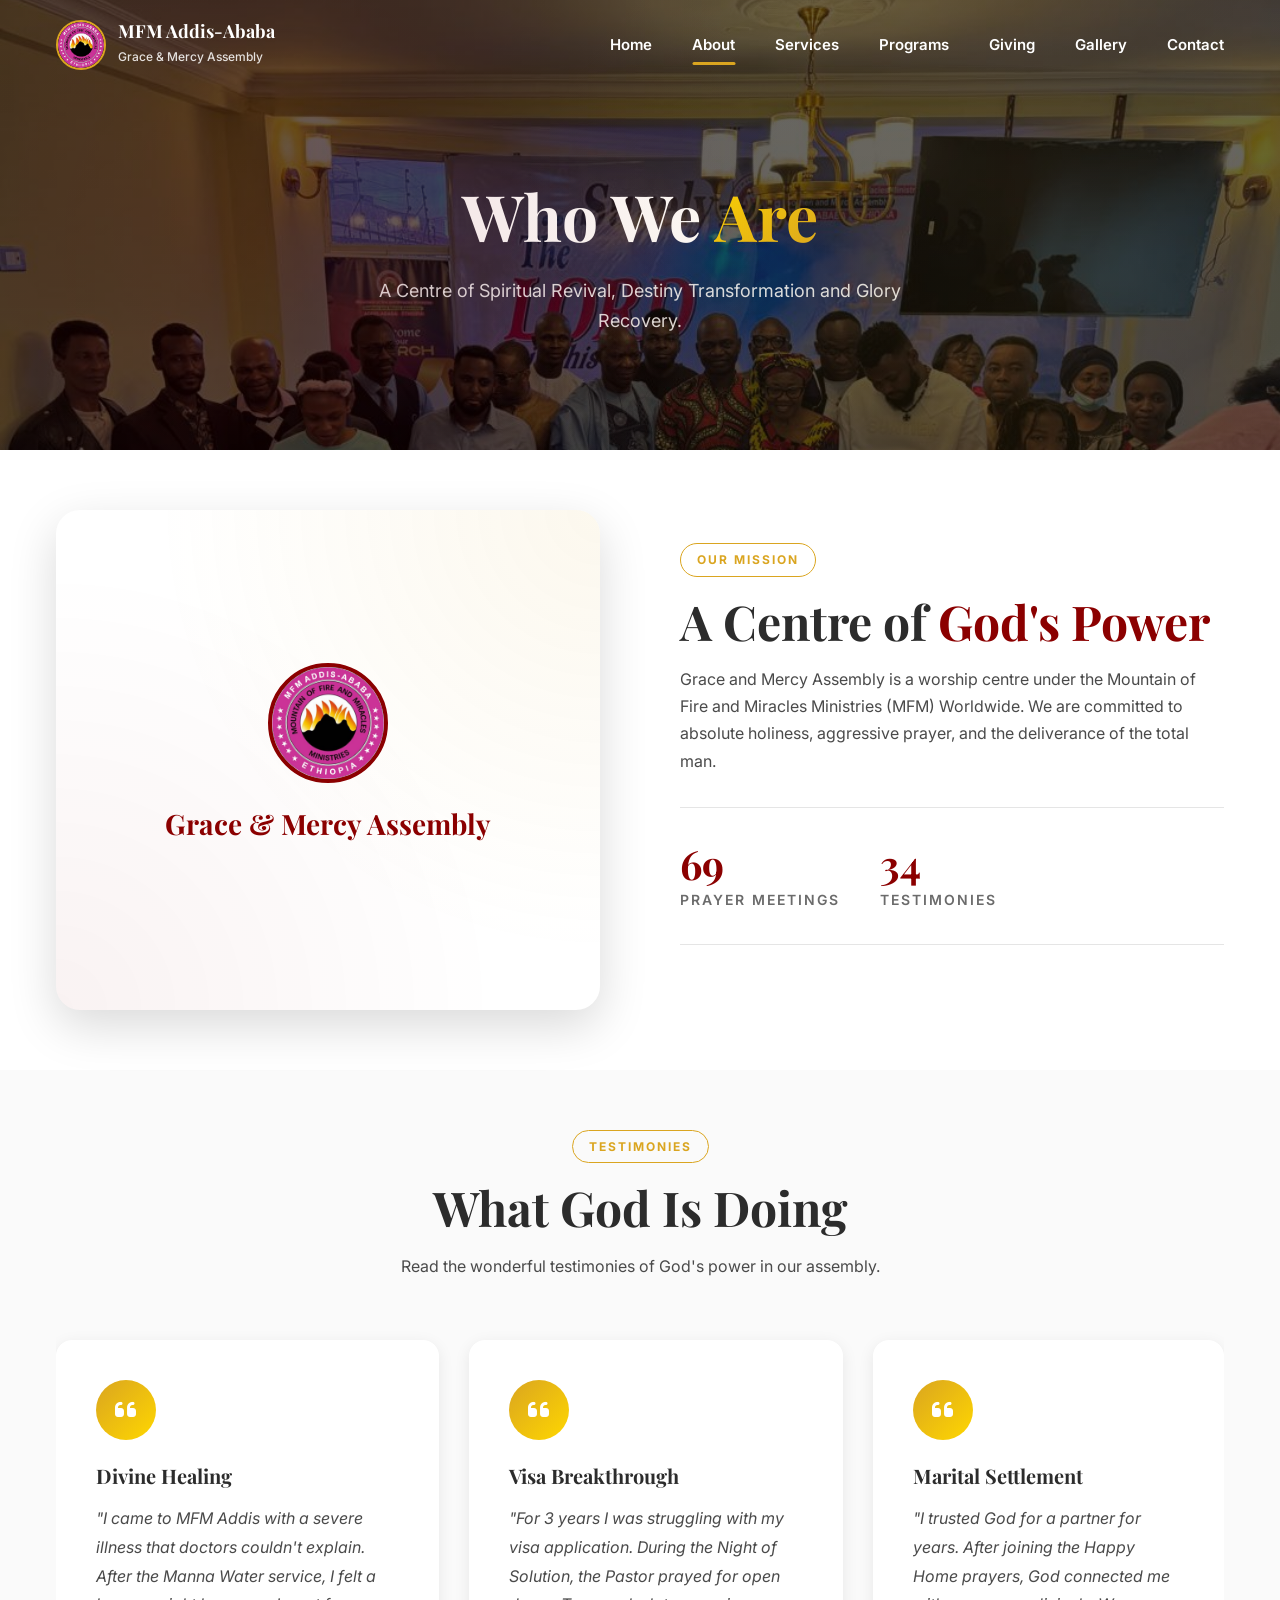
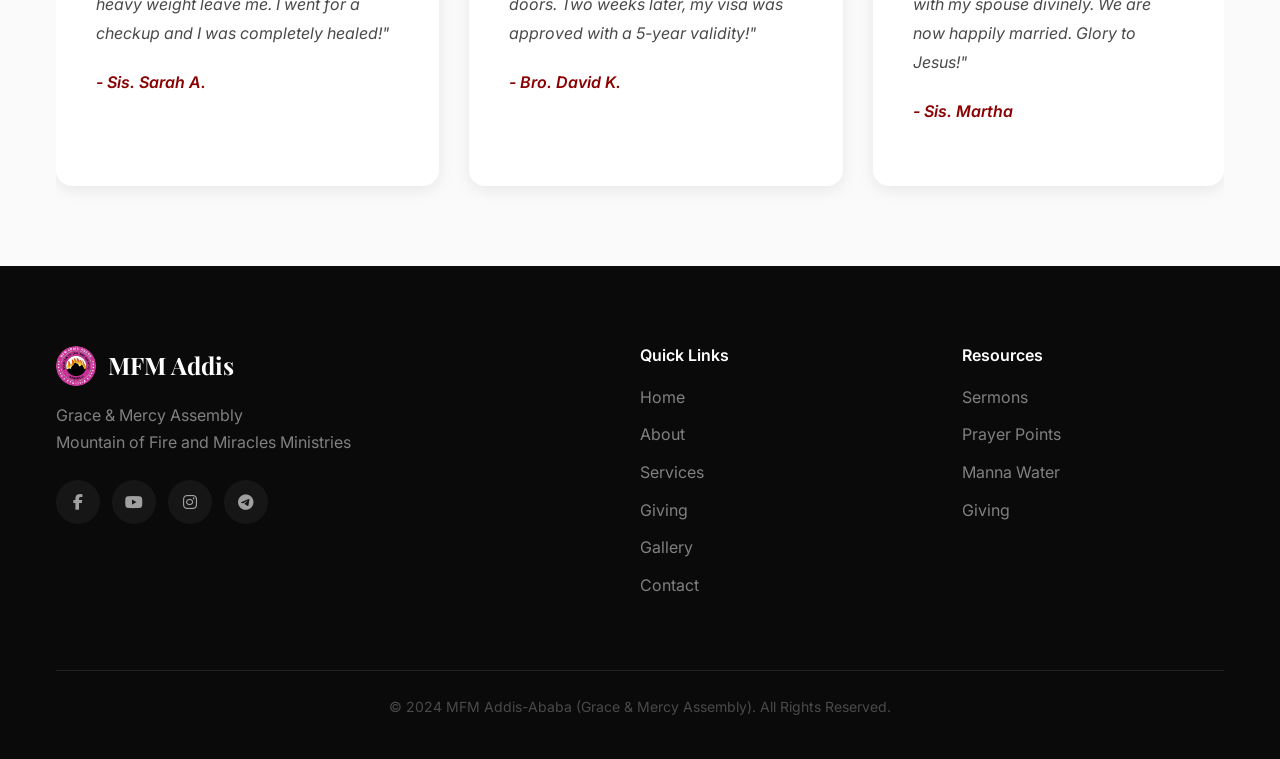
==== about.html @ ccbc3e21 "'updated'" ====
<!DOCTYPE html>
<html lang="en">

<head>
    <meta charset="UTF-8">
    <meta name="viewport" content="width=device-width, initial-scale=1.0">
    <title>About Us | MFM Addis-Ababa</title>
    <meta name="description" content="Learn about MFM Addis-Ababa, Grace & Mercy Assembly.">

    <!-- Favicon -->
    <link rel="icon" type="image/x-icon" href="assets/icons/logo.ico">

    <!-- Fonts -->
    <link rel="preconnect" href="https://fonts.googleapis.com">
    <link rel="preconnect" href="https://fonts.gstatic.com" crossorigin>
    <link
        href="https://fonts.googleapis.com/css2?family=Inter:wght@300;400;500;600;700;800&family=Playfair+Display:wght@600;700;800&display=swap"
        rel="stylesheet">

    <!-- Icons -->
    <link rel="stylesheet" href="https://cdnjs.cloudflare.com/ajax/libs/font-awesome/6.4.0/css/all.min.css">

    <!-- AOS Animation -->
    <link href="https://unpkg.com/aos@2.3.1/dist/aos.css" rel="stylesheet">

    <!-- Custom CSS -->
    <link rel="stylesheet" href="style.css">

    <style>
        /* Subpage Hero Override */
        .hero {
            min-height: 60vh;
            align-items: center;
        }
    </style>
</head>

<body>
    <!-- Preloader -->
    <div class="preloader">
        <div class="loader">
            <img src="assets/images/logo.jpeg" alt="MFM Logo" class="loader-logo">
            <div class="loader-ring"></div>
        </div>
    </div>

    <!-- Header -->
    <header class="header">
        <div class="container">
            <div class="header-content">
                <a href="index.html" class="logo">
                    <img src="assets/images/logo.jpeg" alt="MFM Addis-Ababa Logo" class="logo-img">
                    <div class="logo-text">
                        <h4>MFM Addis-Ababa</h4>
                        <small>Grace & Mercy Assembly</small>
                    </div>
                </a>

                <nav>
                    <ul class="nav-menu">
                        <li><a href="index.html" class="nav-link" target="_blank">Home</a></li>
                        <li><a href="about.html" class="nav-link active" target="_blank">About</a></li>
                        <li><a href="services.html" class="nav-link" target="_blank">Services</a></li>
                        <li><a href="programs.html" class="nav-link" target="_blank">Programs</a></li>
                        <li><a href="giving.html" class="nav-link" target="_blank">Giving</a></li>
                        <li><a href="gallery.html" class="nav-link" target="_blank">Gallery</a></li>
                        <li><a href="contact.html" class="nav-link" target="_blank">Contact</a></li>
                    </ul>
                </nav>

                <button class="menu-toggle" aria-label="Toggle navigation menu">
                    <i class="fas fa-bars"></i>
                </button>
            </div>
        </div>
    </header>

    <!-- Page Hero -->
    <section class="hero" style="min-height: 50vh; padding-top: 100px;">
        <div class="container">
            <div class="hero-text" style="text-align: center; max-width: 800px; margin: 0 auto;">
                <h1>Who We <span class="highlight">Are</span></h1>
                <p>A Centre of Spiritual Revival, Destiny Transformation and Glory Recovery.</p>
            </div>
        </div>
    </section>

    <!-- About Section -->
    <section class="section" id="about">
        <div class="container">
            <div class="about-grid">
                <div class="about-visual" data-aos="fade-right">
                    <div class="about-card">
                        <img src="assets/images/logo.jpeg" alt="MFM Ministry Logo" class="about-icon">
                        <h3>Grace & Mercy Assembly</h3>
                    </div>
                </div>

                <div class="about-content" data-aos="fade-left">
                    <span class="section-label">Our Mission</span>
                    <h2 class="section-title">A Centre of <span class="text-accent">God's Power</span></h2>
                    <p>
                        Grace and Mercy Assembly is a worship centre under the Mountain of Fire and Miracles Ministries
                        (MFM) Worldwide. We are committed to absolute holiness, aggressive prayer, and the deliverance
                        of the total man.
                    </p>

                    <div class="stats">
                        <div class="stat">
                            <h4 class="stat-count" data-target="100">0</h4>
                            <p>Prayer Meetings</p>
                        </div>
                        <div class="stat">
                            <h4 class="stat-count" data-target="50">0</h4>
                            <p>Testimonies</p>
                        </div>
                    </div>
                </div>
            </div>
        </div>
    </section>

    <!-- Testimonies Section -->
    <section class="section" style="background: var(--bg-light);">
        <div class="container">
            <div class="section-header" data-aos="fade-up">
                <span class="section-label">Testimonies</span>
                <h2 class="section-title">What God Is Doing</h2>
                <p>Read the wonderful testimonies of God's power in our assembly.</p>
            </div>

            <div class="services-grid">
                <div class="testimony-card" data-aos="fade-up" data-aos-delay="100">
                    <div class="testimony-icon">
                        <i class="fas fa-quote-left"></i>
                    </div>
                    <h3>Divine Healing</h3>
                    <p>"I came to MFM Addis with a severe illness that doctors couldn't explain. After the Manna Water
                        service, I felt a heavy weight leave me. I went for a checkup and I was completely healed!"</p>
                    <p class="testimony-author">- Sis. Sarah A.</p>
                </div>

                <div class="testimony-card" data-aos="fade-up" data-aos-delay="200">
                    <div class="testimony-icon">
                        <i class="fas fa-quote-left"></i>
                    </div>
                    <h3>Visa Breakthrough</h3>
                    <p>"For 3 years I was struggling with my visa application. During the Night of Solution, the Pastor
                        prayed for open doors. Two weeks later, my visa was approved with a 5-year validity!"</p>
                    <p class="testimony-author">- Bro. David K.</p>
                </div>

                <div class="testimony-card" data-aos="fade-up" data-aos-delay="300">
                    <div class="testimony-icon">
                        <i class="fas fa-quote-left"></i>
                    </div>
                    <h3>Marital Settlement</h3>
                    <p>"I trusted God for a partner for years. After joining the Happy Home prayers, God connected me
                        with my spouse divinely. We are now happily married. Glory to Jesus!"</p>
                    <p class="testimony-author">- Sis. Martha</p>
                </div>
            </div>
        </div>
    </section>

    <!-- Footer -->
    <footer class="footer">
        <div class="container">
            <div class="footer-grid">
                <div class="footer-brand">
                    <h4><img src="assets/images/logo.jpeg" alt="MFM Logo"> MFM Addis</h4>
                    <p>Grace & Mercy Assembly<br>Mountain of Fire and Miracles Ministries</p>
                    <div class="social-links">
                        <a href="#"><i class="fab fa-facebook-f"></i></a>
                        <a href="#"><i class="fab fa-youtube"></i></a>
                        <a href="#"><i class="fab fa-instagram"></i></a>
                        <a href="#"><i class="fab fa-telegram"></i></a>
                    </div>
                </div>

                <div class="footer-col">
                    <h5>Quick Links</h5>
                    <ul>
                        <li><a href="index.html">Home</a></li>
                        <li><a href="about.html">About</a></li>
                        <li><a href="services.html">Services</a></li>
                        <li><a href="giving.html">Giving</a></li>
                        <li><a href="gallery.html">Gallery</a></li>
                        <li><a href="contact.html">Contact</a></li>
                    </ul>
                </div>

                <div class="footer-col">
                    <h5>Resources</h5>
                    <ul>
                        <li><a href="#">Sermons</a></li>
                        <li><a href="#">Prayer Points</a></li>
                        <li><a href="#">Manna Water</a></li>
                        <li><a href="giving.html">Giving</a></li>
                    </ul>
                </div>
            </div>
            <div class="footer-bottom">
                <p>&copy; 2024 MFM Addis-Ababa (Grace & Mercy Assembly). All Rights Reserved.</p>
            </div>
        </div>
    </footer>

    <!-- Scripts -->
    <script src="https://unpkg.com/aos@2.3.1/dist/aos.js"></script>
    <script src="script.js"></script>
</body>

</html>
---- style.css ----
/* ========== CSS VARIABLES ========== */
:root {
  --primary: #8B0000;
  --primary-light: #A52A2A;
  --primary-dark: #5C0000;
  --accent: #DAA520;
  --accent-light: #FFD700;
  --text-main: #2C2C2C;
  /* Dark Charcoal for Headings */
  --text-body: #4a4a4a;
  --text-light: #6b6b6b;
  --bg-white: #ffffff;
  --bg-light: #fafafa;
  --bg-gray: #f5f5f5;
  --border: #e5e5e5;
  --shadow-sm: 0 2px 8px rgba(0, 0, 0, 0.06);
  --shadow-md: 0 4px 16px rgba(0, 0, 0, 0.08);
  --shadow-lg: 0 8px 32px rgba(0, 0, 0, 0.12);
  --shadow-xl: 0 16px 48px rgba(0, 0, 0, 0.15);
  --radius-sm: 8px;
  --radius-md: 12px;
  --radius-lg: 16px;
  --radius-xl: 24px;
  --transition: all 0.3s cubic-bezier(0.4, 0, 0.2, 1);
}

/* ========== RESET & BASE ========== */
* {
  margin: 0;
  padding: 0;
  box-sizing: border-box;
}

html {
  scroll-behavior: smooth;
  font-size: 16px;
}

body {
  font-family: 'Inter', sans-serif;
  /* Clean Sans-Serif */
  color: var(--text-body);
  background: var(--bg-white);
  line-height: 1.6;
  overflow-x: hidden;
  -webkit-font-smoothing: antialiased;
  -moz-osx-font-smoothing: grayscale;
}

img {
  max-width: 100%;
  display: block;
  height: auto;
}

a {
  text-decoration: none;
  color: inherit;
  transition: var(--transition);
}

ul {
  list-style: none;
}

/* ========== TYPOGRAPHY ========== */
h1,
h2,
h3,
h4,
h5,
h6 {
  font-family: 'Playfair Display', serif;
  line-height: 1.2;
  font-weight: 700;
  margin-bottom: 1rem;
  color: var(--text-main);
  /* Dark Charcoal */
}

h1 {
  font-size: clamp(2.5rem, 5vw, 4rem);
}

h2 {
  font-size: clamp(2rem, 4vw, 3rem);
}

h3 {
  font-size: clamp(1.5rem, 3vw, 2rem);
}

h4 {
  font-size: 1.25rem;
}

p {
  line-height: 1.7;
  color: var(--text-body);
  margin-bottom: 1rem;
}

/* ========== UTILITIES ========== */
.container {
  max-width: 1200px;
  margin: 0 auto;
  padding: 0 16px;
}

.section {
  padding: 60px 0;
}

.section-header {
  text-align: center;
  max-width: 800px;
  margin: 0 auto 40px;
}

.section-label {
  display: inline-block;
  padding: 6px 16px;
  border: 1px solid var(--accent);
  background: transparent;
  color: var(--accent);
  border-radius: 50px;
  font-size: 0.75rem;
  font-weight: 700;
  text-transform: uppercase;
  letter-spacing: 2px;
  /* Increased Kerning */
  margin-bottom: 16px;
}

.section-title {
  color: var(--text-main);
  margin-bottom: 16px;
}

.text-accent {
  color: var(--primary);
}

.btn {
  display: inline-flex;
  align-items: center;
  gap: 8px;
  padding: 14px 32px;
  border-radius: 50px;
  font-weight: 600;
  font-size: 0.938rem;
  cursor: pointer;
  transition: var(--transition);
  border: none;
  text-align: center;
  white-space: nowrap;
}

.btn-primary {
  background: linear-gradient(135deg, var(--primary), var(--primary-dark));
  color: var(--bg-white);
  box-shadow: 0 4px 12px rgba(139, 0, 0, 0.3);
}

.btn-primary:hover {
  transform: translateY(-2px);
  box-shadow: 0 8px 20px rgba(139, 0, 0, 0.4);
}

.btn-outline {
  background: transparent;
  color: var(--primary);
  border: 2px solid var(--primary);
}

.btn-outline:hover {
  background: var(--primary);
  color: var(--bg-white);
}

.btn-white {
  background: rgba(255, 255, 255, 0.15);
  color: var(--bg-white);
  backdrop-filter: blur(10px);
  border: 1px solid rgba(255, 255, 255, 0.2);
}

.btn-white:hover {
  background: rgba(255, 255, 255, 0.25);
}

/* ========== PRELOADER ========== */
.preloader {
  position: fixed;
  inset: 0;
  background: var(--bg-white);
  z-index: 9999;
  display: flex;
  justify-content: center;
  align-items: center;
  transition: opacity 0.5s ease;
}

.loader {
  width: 80px;
  height: 80px;
  position: relative;
}

.loader-logo {
  width: 50px;
  height: 50px;
  border-radius: 50%;
  position: absolute;
  top: 50%;
  left: 50%;
  transform: translate(-50%, -50%);
  z-index: 2;
}

.loader-ring {
  position: absolute;
  inset: 0;
  border: 3px solid transparent;
  border-top-color: var(--primary);
  border-right-color: var(--accent);
  border-radius: 50%;
  animation: spin 1s linear infinite;
}

@keyframes spin {
  to {
    transform: rotate(360deg);
  }
}

/* ========== HEADER ========== */
.header {
  position: fixed;
  top: 0;
  left: 0;
  width: 100%;
  z-index: 1000;
  transition: var(--transition);
  padding: 20px 0;
}

.header.scrolled {
  background: rgba(255, 255, 255, 0.98);
  backdrop-filter: blur(20px);
  box-shadow: var(--shadow-sm);
  padding: 12px 0;
}

.header-content {
  display: flex;
  justify-content: space-between;
  align-items: center;
}

.logo {
  display: flex;
  align-items: center;
  gap: 12px;
  z-index: 1001;
}

.logo-img {
  width: 50px;
  height: 50px;
  border-radius: 50%;
  object-fit: cover;
  border: 2px solid var(--accent);
}

.logo-text h4 {
  font-size: 1.125rem;
  margin: 0;
  color: var(--bg-white);
  transition: var(--transition);
}

.logo-text small {
  font-size: 0.75rem;
  color: rgba(255, 255, 255, 0.85);
  font-family: 'Inter', sans-serif;
  font-weight: 500;
}

.header.scrolled .logo-text h4 {
  color: var(--primary);
}

.header.scrolled .logo-text small {
  color: var(--text-light);
}

.nav-menu {
  display: flex;
  gap: 40px;
  align-items: center;
}

.nav-link {
  color: var(--bg-white);
  font-weight: 600;
  font-size: 0.938rem;
  position: relative;
  padding: 8px 0;
  display: inline-block;
  transition: var(--transition);
}

.nav-link::after {
  content: '';
  position: absolute;
  bottom: 0;
  left: 50%;
  width: 0;
  height: 3px;
  background: var(--accent);
  transition: var(--transition);
  transform: translateX(-50%);
  border-radius: 2px;
}

.nav-link:hover {
  color: var(--accent-light);
  transform: translateY(-2px);
  text-shadow: 0 0 15px rgba(218, 165, 32, 0.4);
}

.nav-link:hover::after,
.nav-link.active::after {
  width: 100%;
}

.header.scrolled .nav-link {
  color: var(--text-main);
}

.header.scrolled .nav-link:hover {
  color: var(--primary);
}

.menu-toggle {
  display: none;
  background: none;
  border: none;
  font-size: 1.5rem;
  color: var(--bg-white);
  cursor: pointer;
  z-index: 1001;
}

.header.scrolled .menu-toggle {
  color: var(--text-main);
}

/* ========== HERO ========== */
.hero {
  min-height: 100vh;
  display: flex;
  align-items: center;
  position: relative;
  background: linear-gradient(rgba(0, 0, 0, 0.6), rgba(0, 0, 0, 0.7)), url('assets/images/Service moments VII.jpeg');
  background-size: cover;
  background-position: center;
  background-attachment: fixed;
  padding-top: 80px;
  overflow: hidden;
}

.hero::before {
  content: '';
  position: absolute;
  inset: 0;
  background:
    radial-gradient(circle at 20% 50%, rgba(139, 0, 0, 0.15) 0%, transparent 50%),
    radial-gradient(circle at 80% 80%, rgba(218, 165, 32, 0.1) 0%, transparent 50%);
  animation: pulse 8s ease-in-out infinite;
}

@keyframes pulse {

  0%,
  100% {
    opacity: 0.5;
  }

  50% {
    opacity: 1;
  }
}

.hero-content-wrapper {
  display: grid;
  grid-template-columns: 1fr 1fr;
  gap: 60px;
  align-items: center;
  position: relative;
  z-index: 1;
}

.hero-text h1 {
  color: var(--bg-white);
  margin-bottom: 24px;
  line-height: 1.1;
}

.hero-text .highlight {
  background: linear-gradient(135deg, var(--accent-light), var(--accent));
  -webkit-background-clip: text;
  background-clip: text;
  -webkit-text-fill-color: transparent;
}

.hero-text p {
  color: rgba(255, 255, 255, 0.85);
  font-size: 1.125rem;
  margin-bottom: 32px;
  max-width: 540px;
}

.hero-buttons {
  display: flex;
  gap: 16px;
  flex-wrap: wrap;
}

.hero-visual {
  display: flex;
  justify-content: center;
  align-items: center;
  position: relative;
}

.hero-logo {
  width: 100%;
  max-width: 400px;
  height: auto;
  aspect-ratio: 1;
  border-radius: 50%;
  object-fit: cover;
  border: 5px solid var(--accent);
  box-shadow: 0 0 60px rgba(218, 165, 32, 0.4);
  animation: float 6s ease-in-out infinite;
}

@keyframes float {

  0%,
  100% {
    transform: translateY(0);
  }

  50% {
    transform: translateY(-20px);
  }
}

/* ========== ABOUT ========== */
.about-grid {
  display: grid;
  grid-template-columns: 1fr 1fr;
  gap: 80px;
  align-items: center;
}

.about-visual {
  position: relative;
  height: 500px;
}

.about-card {
  position: absolute;
  background: var(--bg-white);
  border-radius: var(--radius-xl);
  box-shadow: var(--shadow-xl);
  padding: 60px;
  display: flex;
  flex-direction: column;
  align-items: center;
  justify-content: center;
  text-align: center;
  width: 100%;
  height: 100%;
  transition: var(--transition);
}

.about-card:hover {
  transform: translateY(-10px);
}

.about-card::before {
  content: '';
  position: absolute;
  inset: 0;
  background:
    radial-gradient(circle at top right, rgba(218, 165, 32, 0.08), transparent 60%),
    radial-gradient(circle at bottom left, rgba(139, 0, 0, 0.05), transparent 60%);
  border-radius: var(--radius-xl);
}

.about-icon {
  width: 120px;
  height: 120px;
  border-radius: 50%;
  object-fit: cover;
  border: 4px solid var(--primary);
  margin-bottom: 24px;
  position: relative;
  z-index: 1;
}

.about-card h3 {
  font-size: 1.75rem;
  color: var(--primary);
  /* Keep Brand Red Here */
  position: relative;
  z-index: 1;
}

.stats {
  display: flex;
  gap: 40px;
  margin: 32px 0;
  padding: 32px 0;
  border-top: 1px solid var(--border);
  border-bottom: 1px solid var(--border);
}

.stat h4 {
  font-size: 2.5rem;
  color: var(--primary);
  margin: 0;
}

.stat p {
  font-size: 0.875rem;
  text-transform: uppercase;
  letter-spacing: 2px;
  /* Increased Kerning */
  font-weight: 600;
  color: var(--text-light);
  margin: 0;
}

.about-link {
  display: inline-flex;
  align-items: center;
  gap: 8px;
  color: var(--primary);
  font-weight: 600;
  margin-top: 16px;
}

.about-link:hover {
  gap: 12px;
  color: var(--accent);
}

/* ========== SERVICES ========== */
/* ========== SERVICES SLIDER ========== */
.services-slider-wrapper {
  position: relative;
  padding: 0 60px;
  /* Space for side buttons */
}

.services-grid {
  display: flex;
  gap: 30px;
  overflow-x: auto;
  scroll-behavior: smooth;
  -ms-overflow-style: none;
  scrollbar-width: none;
  padding: 20px 0;
  scroll-snap-type: x mandatory;
}

.services-grid::-webkit-scrollbar {
  display: none;
}

.service-card {
  flex: 0 0 350px;
  scroll-snap-align: start;
}

.slider-btn {
  position: absolute;
  top: 50%;
  transform: translateY(-50%);
  width: 50px;
  height: 50px;
  border-radius: 50%;
  border: 1px solid var(--border);
  background: var(--bg-white);
  color: var(--primary);
  display: flex;
  align-items: center;
  justify-content: center;
  cursor: pointer;
  transition: var(--transition);
  box-shadow: var(--shadow-md);
  z-index: 10;
  opacity: 1;
  /* Ensure visible */
}

.slider-btn.prev {
  left: -25px;
  /* Offset for better visibility on white space */
}

.slider-btn.next {
  right: -25px;
}

.slider-btn:hover {
  background: var(--primary);
  color: var(--bg-white);
  border-color: var(--primary);
  transform: translateY(-50%) scale(1.1);
}

@media (max-width: 768px) {
  .services-slider-wrapper {
    padding: 0 16px;
  }

  .service-card {
    flex: 0 0 85%;
  }

  .slider-btn {
    display: none;
    /* Hide side buttons on mobile to save space */
  }
}

.service-card {
  background: var(--bg-white);
  border-radius: var(--radius-xl);
  box-shadow: var(--shadow-md);
  transition: var(--transition);
  position: relative;
  overflow: hidden;
  display: flex;
  flex-direction: column;
}

.service-card:hover {
  transform: translateY(-8px);
  box-shadow: var(--shadow-lg);
}

.service-banner {
  width: 100%;
  height: 220px;
  overflow: hidden;
  position: relative;
}

.service-banner img {
  width: 100%;
  height: 100%;
  object-fit: cover;
  transition: transform 0.6s cubic-bezier(0.4, 0, 0.2, 1);
}

.service-card:hover .service-banner img {
  transform: scale(1.1);
}

.service-content {
  padding: 30px;
  flex-grow: 1;
  display: flex;
  flex-direction: column;
}

.service-card h3 {
  font-size: 1.5rem;
  margin-bottom: 12px;
  color: var(--text-main);
}

.service-time {
  display: flex;
  align-items: center;
  gap: 8px;
  color: var(--text-light);
  font-size: 0.938rem;
  margin-bottom: 16px;
}

.service-tag {
  align-self: flex-start;
  display: inline-flex;
  align-items: center;
  gap: 8px;
  padding: 8px 20px;
  border-radius: 30px;
  font-size: 0.75rem;
  font-weight: 700;
  text-transform: uppercase;
  letter-spacing: 1px;
  background: var(--bg-gray);
  color: var(--text-main);
  text-decoration: none;
  transition: all 0.3s cubic-bezier(0.4, 0, 0.2, 1);
  border: 1px solid var(--border);
  margin-top: auto;
}

.service-tag:hover {
  background: var(--primary);
  color: var(--bg-white);
  border-color: var(--primary);
  transform: translateY(-3px) scale(1.02);
  box-shadow: 0 10px 20px rgba(103, 75, 23, 0.2);
}

.service-tag i {
  font-size: 0.875rem;
}

.service-tag.whatsapp-tag:hover {
  background: #25D366;
  color: #ffffff;
  border-color: #25D366;
  box-shadow: 0 10px 20px rgba(37, 211, 102, 0.3);
}

.service-card.featured {
  background: linear-gradient(135deg, var(--primary), var(--primary-dark));
}

.service-card.featured h3,
.service-card.featured p,
.service-card.featured .service-time {
  color: var(--bg-white);
}

.service-card.featured .service-tag {
  background: var(--accent);
  color: var(--primary-dark);
}

.service-card.featured .service-tag {
  background: var(--accent);
  color: var(--primary-dark);
  /* High Contrast Text */
}

/* ========== EVENTS ========== */
.events-marquee {
  width: 100%;
  overflow: hidden;
  padding: 40px 0;
  position: relative;
}

.events-marquee::before,
.events-marquee::after {
  content: '';
  position: absolute;
  top: 0;
  bottom: 0;
  width: 100px;
  z-index: 2;
  pointer-events: none;
}

.events-marquee::before {
  left: 0;
  background: linear-gradient(to right, var(--bg-white), transparent);
}

.events-marquee::after {
  right: 0;
  background: linear-gradient(to left, var(--bg-white), transparent);
}

.events-track {
  display: flex;
  gap: 24px;
  width: max-content;
  animation: marquee 30s linear infinite;
}

.events-track:hover {
  animation-play-state: paused;
}

@keyframes marquee {
  0% {
    transform: translateX(calc(-50% - 12px));
  }

  100% {
    transform: translateX(0);
  }
}

.event-card {
  min-width: 320px;
  background: var(--bg-white);
  border-radius: var(--radius-lg);
  overflow: hidden;
  box-shadow: var(--shadow-md);
  transition: var(--transition);
  border: 1px solid var(--border);
  display: flex;
  flex-direction: column;
}

.event-card:hover {
  transform: translateY(-10px);
  box-shadow: var(--shadow-xl);
}

.event-flyer {
  width: 100%;
  height: 250px;
  overflow: hidden;
  position: relative;
}

.event-flyer img {
  width: 100%;
  height: 100%;
  object-fit: cover;
  transition: transform 0.6s cubic-bezier(0.4, 0, 0.2, 1);
}

.event-card:hover .event-flyer img {
  transform: scale(1.15);
}

.event-details {
  padding: 24px;
  display: flex;
  gap: 20px;
  align-items: center;
}

.event-date {
  display: flex;
  flex-direction: column;
  align-items: center;
  justify-content: center;
  background: linear-gradient(135deg, var(--primary), var(--primary-dark));
  color: var(--bg-white);
  padding: 16px;
  border-radius: var(--radius-sm);
  min-width: 70px;
  text-align: center;
}

.event-date .day {
  font-size: 1.5rem;
  font-weight: 800;
  line-height: 1;
}

.event-date .month {
  font-size: 0.875rem;
  text-transform: uppercase;
  letter-spacing: 1px;
  margin-top: 4px;
}

.event-info h4 {
  font-size: 1.125rem;
  margin-bottom: 8px;
}

.event-info p {
  font-size: 0.875rem;
  color: var(--text-light);
  margin-bottom: 12px;
}

.event-link {
  font-size: 0.875rem;
  font-weight: 600;
  color: var(--primary);
}

.event-link:hover {
  color: var(--accent);
}

/* ========== TESTIMONIES ========== */
.testimony-card {
  background: var(--bg-white);
  padding: 40px;
  border-radius: var(--radius-lg);
  box-shadow: var(--shadow-md);
  position: relative;
  transition: var(--transition);
}

.testimony-card:hover {
  transform: translateY(-8px);
  box-shadow: var(--shadow-lg);
}

.testimony-icon {
  width: 60px;
  height: 60px;
  border-radius: 50%;
  background: linear-gradient(135deg, var(--accent), var(--accent-light));
  display: flex;
  align-items: center;
  justify-content: center;
  font-size: 1.5rem;
  color: var(--bg-white);
  margin-bottom: 24px;
}

.testimony-card h3 {
  font-size: 1.25rem;
  margin-bottom: 16px;
}

.testimony-card p {
  font-style: italic;
  line-height: 1.8;
  margin-bottom: 20px;
}

.testimony-author {
  font-weight: 600;
  color: var(--primary);
  font-style: normal;
}

/* ========== CONTACT ========== */
.contact-wrapper {
  display: grid;
  grid-template-columns: 1fr 1fr;
  gap: 0;
  background: var(--bg-white);
  border-radius: var(--radius-xl);
  box-shadow: var(--shadow-xl);
  overflow: hidden;
}

.contact-info {
  padding: 60px;
  background: var(--bg-light);
}

.contact-item {
  display: flex;
  gap: 20px;
  margin-bottom: 32px;
}

.contact-item-icon {
  width: 50px;
  height: 50px;
  border-radius: 50%;
  background: linear-gradient(135deg, var(--accent), var(--accent-light));
  display: flex;
  align-items: center;
  justify-content: center;
  color: var(--bg-white);
  font-size: 1.25rem;
  flex-shrink: 0;
}

.contact-item h5 {
  font-size: 1rem;
  margin-bottom: 8px;
  font-family: 'Inter', sans-serif;
}

.contact-item p {
  font-size: 0.938rem;
}

.contact-item a {
  color: var(--primary);
  font-weight: 500;
}

.contact-item a:hover {
  color: var(--accent);
}

.map-container {
  margin-top: 32px;
  border-radius: var(--radius-md);
  overflow: hidden;
  height: 280px;
}

.map-container iframe {
  width: 100%;
  height: 100%;
  border: none;
}

.contact-form-section {
  background: linear-gradient(135deg, rgba(255, 255, 255, 0.98) 0%, rgba(255, 255, 255, 1) 100%);
  padding: 0;
  border-radius: var(--radius-xl);
  box-shadow: 0 20px 60px rgba(0, 0, 0, 0.1);
  border: 1px solid rgba(0, 0, 0, 0.05);
  overflow: hidden;
  transition: var(--transition);
}

.contact-form-section:hover {
  box-shadow: 0 25px 70px rgba(0, 0, 0, 0.15);
  transform: translateY(-3px);
}

.form-header {
  background: linear-gradient(135deg, var(--primary) 0%, var(--accent) 100%);
  padding: 40px;
  text-align: center;
  color: #ffffff;
  position: relative;
  overflow: hidden;
}

.form-header::before {
  content: '';
  position: absolute;
  top: -50%;
  right: -50%;
  width: 200%;
  height: 200%;
  background: radial-gradient(circle, rgba(255, 255, 255, 0.1) 0%, transparent 70%);
  animation: pulse 4s ease-in-out infinite;
}

@keyframes pulse {

  0%,
  100% {
    transform: scale(1);
    opacity: 0.5;
  }

  50% {
    transform: scale(1.1);
    opacity: 0.8;
  }
}

.form-icon-wrapper {
  width: 80px;
  height: 80px;
  background: rgba(255, 255, 255, 0.2);
  border-radius: 50%;
  display: flex;
  align-items: center;
  justify-content: center;
  margin: 0 auto 20px;
  font-size: 2.5rem;
  backdrop-filter: blur(10px);
  border: 3px solid rgba(255, 255, 255, 0.3);
  position: relative;
  z-index: 1;
}

.form-header h3 {
  color: #ffffff;
  margin-bottom: 10px;
  font-size: 2rem;
  position: relative;
  z-index: 1;
  text-shadow: 0 2px 4px rgba(0, 0, 0, 0.2);
}

.form-header p {
  color: rgba(255, 255, 255, 0.95);
  margin-bottom: 0;
  font-size: 1rem;
  position: relative;
  z-index: 1;
  text-shadow: 0 1px 2px rgba(0, 0, 0, 0.15);
}

.premium-form {
  padding: 40px;
}

.form-row {
  display: grid;
  grid-template-columns: repeat(2, 1fr);
  gap: 20px;
  margin-bottom: 24px;
}

.form-group {
  margin-bottom: 24px;
  position: relative;
}

.form-label {
  display: flex;
  align-items: center;
  gap: 8px;
  margin-bottom: 10px;
  font-weight: 600;
  color: var(--text-main);
  font-size: 0.875rem;
  text-transform: uppercase;
  letter-spacing: 0.5px;
}

.form-label i {
  color: var(--primary);
  font-size: 1rem;
}

.form-control {
  width: 100%;
  padding: 16px 18px;
  border: 2px solid var(--border);
  border-radius: var(--radius-md);
  font-family: inherit;
  font-size: 1rem;
  transition: all 0.3s cubic-bezier(0.4, 0, 0.2, 1);
  background: var(--bg-gray);
  color: var(--text-main);
}

.form-control:hover {
  border-color: rgba(139, 0, 0, 0.3);
  background: var(--bg-white);
}

.form-control:focus {
  outline: none;
  border-color: var(--accent);
  background: var(--bg-white);
  box-shadow: 0 0 0 4px rgba(218, 165, 32, 0.15);
  transform: translateY(-2px);
}

.form-control::placeholder {
  color: var(--text-light);
  font-style: italic;
}

select.form-control {
  cursor: pointer;
  appearance: none;
  background-image: url("data:image/svg+xml,%3Csvg xmlns='http://www.w3.org/2000/svg' width='12' height='12' viewBox='0 0 12 12'%3E%3Cpath fill='%238B0000' d='M6 9L1 4h10z'/%3E%3C/svg%3E");
  background-repeat: no-repeat;
  background-position: right 16px center;
  padding-right: 45px;
}

textarea.form-control {
  resize: vertical;
  min-height: 140px;
  line-height: 1.6;
}

.btn-submit {
  width: 100%;
  padding: 18px;
  font-size: 1.05rem;
  border: none;
  border-radius: var(--radius-md);
  cursor: pointer;
  transition: all 0.4s cubic-bezier(0.4, 0, 0.2, 1);
  background: linear-gradient(135deg, var(--primary) 0%, var(--accent) 100%);
  color: #ffffff;
  font-weight: 700;
  display: flex;
  align-items: center;
  justify-content: center;
  gap: 12px;
  position: relative;
  overflow: hidden;
  text-transform: uppercase;
  letter-spacing: 1px;
  box-shadow: 0 4px 15px rgba(139, 0, 0, 0.3);
}

.btn-submit::before {
  content: '';
  position: absolute;
  top: 0;
  left: -100%;
  width: 100%;
  height: 100%;
  background: linear-gradient(90deg, transparent, rgba(255, 255, 255, 0.3), transparent);
  transition: left 0.5s;
}

.btn-submit:hover::before {
  left: 100%;
}

.btn-submit:hover {
  transform: translateY(-3px);
  box-shadow: 0 8px 25px rgba(139, 0, 0, 0.4);
}

.btn-submit:active {
  transform: translateY(-1px);
}

.btn-icon {
  transition: transform 0.3s;
}

.btn-submit:hover .btn-icon {
  transform: translateX(5px);
}

@media (max-width: 768px) {
  .form-row {
    grid-template-columns: 1fr;
    gap: 0;
  }

  .form-header {
    padding: 30px 25px;
  }

  .form-icon-wrapper {
    width: 70px;
    height: 70px;
    font-size: 2rem;
  }

  .form-header h3 {
    font-size: 1.5rem;
  }

  .premium-form {
    padding: 30px 25px;
  }

  .form-control {
    padding: 14px 16px;
  }

  .btn-submit {
    padding: 16px;
  }
}

/* ========== FOOTER ========== */
.footer {
  background: #0a0a0a;
  color: #a0a0a0;
  padding: 80px 0 24px;
}

.footer-grid {
  display: grid;
  grid-template-columns: 2fr 1fr 1fr;
  gap: 60px;
  margin-bottom: 60px;
}

.footer-brand h4 {
  color: var(--bg-white);
  font-size: 1.5rem;
  margin-bottom: 16px;
  display: flex;
  align-items: center;
  gap: 12px;
}

.footer-brand img {
  width: 40px;
  height: 40px;
  border-radius: 50%;
}

.footer-brand p {
  color: #808080;
  margin-bottom: 24px;
}

.social-links {
  display: flex;
  gap: 12px;
}

.social-links a {
  width: 44px;
  height: 44px;
  border-radius: 50%;
  background: rgba(255, 255, 255, 0.05);
  display: flex;
  align-items: center;
  justify-content: center;
  color: #a0a0a0;
  transition: var(--transition);
}

.social-links a:hover {
  background: var(--accent);
  color: var(--primary-dark);
  transform: translateY(-3px);
}

.footer-col h5 {
  color: var(--bg-white);
  font-size: 1rem;
  margin-bottom: 20px;
  font-family: 'Inter', sans-serif;
  font-weight: 600;
}

.footer-col ul li {
  margin-bottom: 12px;
}

.footer-col ul li a {
  color: #808080;
  transition: var(--transition);
}

.footer-col ul li a:hover {
  color: var(--accent);
  padding-left: 4px;
}

.footer-bottom {
  border-top: 1px solid rgba(255, 255, 255, 0.1);
  padding-top: 24px;
  text-align: center;
  font-size: 0.875rem;
  color: #606060;
}

/* ========== RESPONSIVE ========== */
@media (max-width: 1024px) {
  .section {
    padding: 80px 0;
  }

  .hero-content-wrapper,
  .about-grid,
  .contact-wrapper {
    grid-template-columns: 1fr;
    gap: 40px;
  }

  .hero-visual {
    order: -1;
  }

  .hero-logo {
    max-width: 300px;
  }
}

@media (max-width: 768px) {
  .section {
    padding: 60px 0;
  }

  .container {
    padding: 0 20px;
  }

  .menu-toggle {
    display: block;
  }

  .nav-menu {
    position: fixed;
    top: 0;
    right: -100%;
    width: 80%;
    max-width: 400px;
    height: 100vh;
    background: var(--bg-white);
    flex-direction: column;
    justify-content: center;
    padding: 40px;
    box-shadow: var(--shadow-xl);
    transition: right 0.4s cubic-bezier(0.4, 0, 0.2, 1);
  }

  .nav-menu.active {
    right: 0;
  }

  .nav-link {
    color: var(--text-primary);
    font-size: 1.125rem;
  }

  .hero {
    padding-top: 100px;
  }

  .hero-buttons {
    flex-direction: column;
  }

  .btn {
    width: 100%;
    justify-content: center;
  }

  .services-grid {
    grid-template-columns: 1fr;
  }

  .about-visual {
    height: 400px;
  }

  .about-card {
    padding: 40px;
  }

  .stats {
    flex-direction: column;
    gap: 24px;
  }

  .footer-grid {
    grid-template-columns: 1fr;
    gap: 40px;
    text-align: center;
  }

  .footer-brand h4,
  .social-links {
    justify-content: center;
  }

  .contact-info,
  .contact-form-section {
    padding: 40px;
  }
}

@media (max-width: 480px) {
  h1 {
    font-size: 2rem;
  }

  h2 {
    font-size: 1.75rem;
  }

  .hero-logo {
    max-width: 250px;
  }

  .about-icon {
    width: 100px;
    height: 100px;
  }

  .service-card,
  .testimony-card {
    padding: 28px;
  }
}

/* ========== GALLERY LIGHTBOX ========== */
.gallery-modal {
  display: none;
  position: fixed;
  inset: 0;
  z-index: 2000;
  background: rgba(0, 0, 0, 0.95);
  backdrop-filter: blur(10px);
  padding: 40px;
  justify-content: center;
  align-items: center;
  opacity: 0;
  transition: opacity 0.4s ease;
}

.gallery-modal.active {
  display: flex;
  opacity: 1;
}

.modal-content {
  position: relative;
  max-width: 90%;
  max-height: 85vh;
  display: flex;
  justify-content: center;
  align-items: center;
}

.modal-content img {
  max-width: 100%;
  max-height: 85vh;
  object-fit: contain;
  border-radius: var(--radius-md);
  box-shadow: 0 0 50px rgba(0, 0, 0, 0.5);
  transform: scale(0.95);
  transition: transform 0.4s cubic-bezier(0.4, 0, 0.2, 1);
}

.gallery-modal.active .modal-content img {
  transform: scale(1);
}

.close-modal {
  position: absolute;
  top: 30px;
  right: 40px;
  color: var(--bg-white);
  font-size: 2.5rem;
  cursor: pointer;
  transition: var(--transition);
  z-index: 2001;
}

.close-modal:hover {
  color: var(--accent);
  transform: rotate(90deg);
}

.modal-nav {
  position: absolute;
  top: 50%;
  transform: translateY(-50%);
  background: rgba(255, 255, 255, 0.1);
  border: 1px solid rgba(255, 255, 255, 0.2);
  color: var(--bg-white);
  width: 60px;
  height: 60px;
  border-radius: 50%;
  display: flex;
  align-items: center;
  justify-content: center;
  cursor: pointer;
  font-size: 1.5rem;
  transition: var(--transition);
  z-index: 2001;
  backdrop-filter: blur(5px);
}

.modal-nav:hover {
  background: var(--primary);
  border-color: var(--primary);
  transform: translateY(-50%) scale(1.1);
}

.modal-nav.prev {
  left: 40px;
}

.modal-nav.next {
  right: 40px;
}

@media (max-width: 768px) {
  .gallery-modal {
    padding: 20px;
  }

  .modal-nav {
    width: 45px;
    height: 45px;
    font-size: 1.2rem;
  }

  .modal-nav.prev {
    left: 15px;
  }

  .modal-nav.next {
    right: 15px;
  }

  .close-modal {
    top: 20px;
    right: 20px;
    font-size: 2rem;
  }
}

/* ========== BANK TRANSFER CARD ========== */
.bank-transfer-card {
  background: linear-gradient(135deg, rgba(255, 255, 255, 0.95) 0%, rgba(255, 255, 255, 1) 100%);
  border-radius: var(--radius-lg);
  overflow: hidden;
  box-shadow: 0 10px 40px rgba(0, 0, 0, 0.08);
  border: 1px solid rgba(0, 0, 0, 0.05);
  transition: var(--transition);
}

.bank-transfer-card:hover {
  box-shadow: 0 15px 50px rgba(0, 0, 0, 0.12);
  transform: translateY(-2px);
}

.bank-card-header {
  background: linear-gradient(135deg, var(--primary) 0%, var(--accent) 100%);
  padding: 25px 40px;
  display: flex;
  align-items: center;
  gap: 20px;
  color: #ffffff;
}

.bank-icon-wrapper {
  width: 60px;
  height: 60px;
  background: rgba(255, 255, 255, 0.2);
  border-radius: 50%;
  display: flex;
  align-items: center;
  justify-content: center;
  font-size: 1.75rem;
  backdrop-filter: blur(10px);
  border: 2px solid rgba(255, 255, 255, 0.3);
  color: #ffffff;
}

.bank-header-text h3 {
  margin: 0 0 5px 0;
  font-size: 1.5rem;
  font-weight: 700;
  color: #ffffff;
  text-shadow: 0 2px 4px rgba(0, 0, 0, 0.2);
}

.bank-header-text p {
  margin: 0;
  opacity: 1;
  font-size: 0.9rem;
  color: rgba(255, 255, 255, 0.95);
  font-weight: 500;
  text-shadow: 0 1px 2px rgba(0, 0, 0, 0.15);
}

.bank-card-body {
  padding: 30px 40px;
}

.bank-detail-row {
  display: grid;
  grid-template-columns: repeat(3, 1fr);
  gap: 20px;
}

.bank-detail-item {
  display: flex;
  flex-direction: column;
  gap: 8px;
  padding: 18px;
  background: var(--bg-gray);
  border-radius: var(--radius-md);
  border-left: 4px solid var(--primary);
  transition: var(--transition);
  text-align: center;
  align-items: center;
}

.bank-detail-item:hover {
  background: rgba(0, 0, 0, 0.02);
  border-left-color: var(--accent);
}

.bank-detail-item.highlight {
  background: linear-gradient(135deg, rgba(139, 0, 0, 0.05) 0%, rgba(255, 215, 0, 0.05) 100%);
  border-left-color: var(--accent);
  border-left-width: 5px;
}

.detail-label {
  display: flex;
  align-items: center;
  gap: 8px;
  font-size: 0.75rem;
  font-weight: 700;
  color: #555555;
  text-transform: uppercase;
  letter-spacing: 0.5px;
  justify-content: center;
}

.detail-label i {
  color: var(--primary);
  font-size: 0.9rem;
}

.detail-value {
  font-size: 1rem;
  font-weight: 700;
  color: #1a1a1a;
  line-height: 1.4;
  text-align: center;
}

.account-number {
  font-family: 'Courier New', monospace;
  font-size: 1.25rem;
  color: #8B0000;
  letter-spacing: 1.5px;
  display: flex;
  flex-direction: column;
  gap: 10px;
  font-weight: 700;
  align-items: center;
  text-align: center;
}

.copy-btn {
  background: var(--primary);
  color: var(--bg-white);
  border: none;
  padding: 8px 16px;
  border-radius: var(--radius-sm);
  font-size: 0.8rem;
  font-weight: 600;
  cursor: pointer;
  transition: var(--transition);
  display: flex;
  align-items: center;
  justify-content: center;
  gap: 6px;
  white-space: nowrap;
  align-self: flex-start;
}

.copy-btn:hover {
  background: var(--accent);
  transform: translateY(-2px);
  box-shadow: 0 4px 12px rgba(139, 0, 0, 0.3);
}

.copy-btn:active {
  transform: translateY(0);
}

.bank-card-footer {
  background: rgba(0, 0, 0, 0.02);
  padding: 15px 40px;
  display: flex;
  align-items: center;
  gap: 10px;
  font-size: 0.85rem;
  color: var(--text-light);
  border-top: 1px solid rgba(0, 0, 0, 0.05);
}

.bank-card-footer i {
  color: var(--accent);
  font-size: 1rem;
}

@media (max-width: 992px) {
  .bank-detail-row {
    grid-template-columns: 1fr;
    gap: 15px;
  }

  .account-number {
    flex-direction: row;
    justify-content: space-between;
    align-items: center;
  }

  .copy-btn {
    align-self: auto;
  }
}

@media (max-width: 768px) {
  .bank-card-header {
    padding: 20px 25px;
    flex-direction: column;
    text-align: center;
  }

  .bank-icon-wrapper {
    width: 55px;
    height: 55px;
    font-size: 1.5rem;
  }

  .bank-header-text h3 {
    font-size: 1.35rem;
  }

  .bank-card-body {
    padding: 20px 25px;
  }

  .bank-detail-item {
    padding: 15px;
  }

  .account-number {
    font-size: 1.1rem;
    letter-spacing: 1px;
    flex-direction: column;
    align-items: flex-start;
  }

  .copy-btn {
    width: 100%;
  }

  .bank-card-footer {
    padding: 12px 25px;
    font-size: 0.8rem;
  }
}
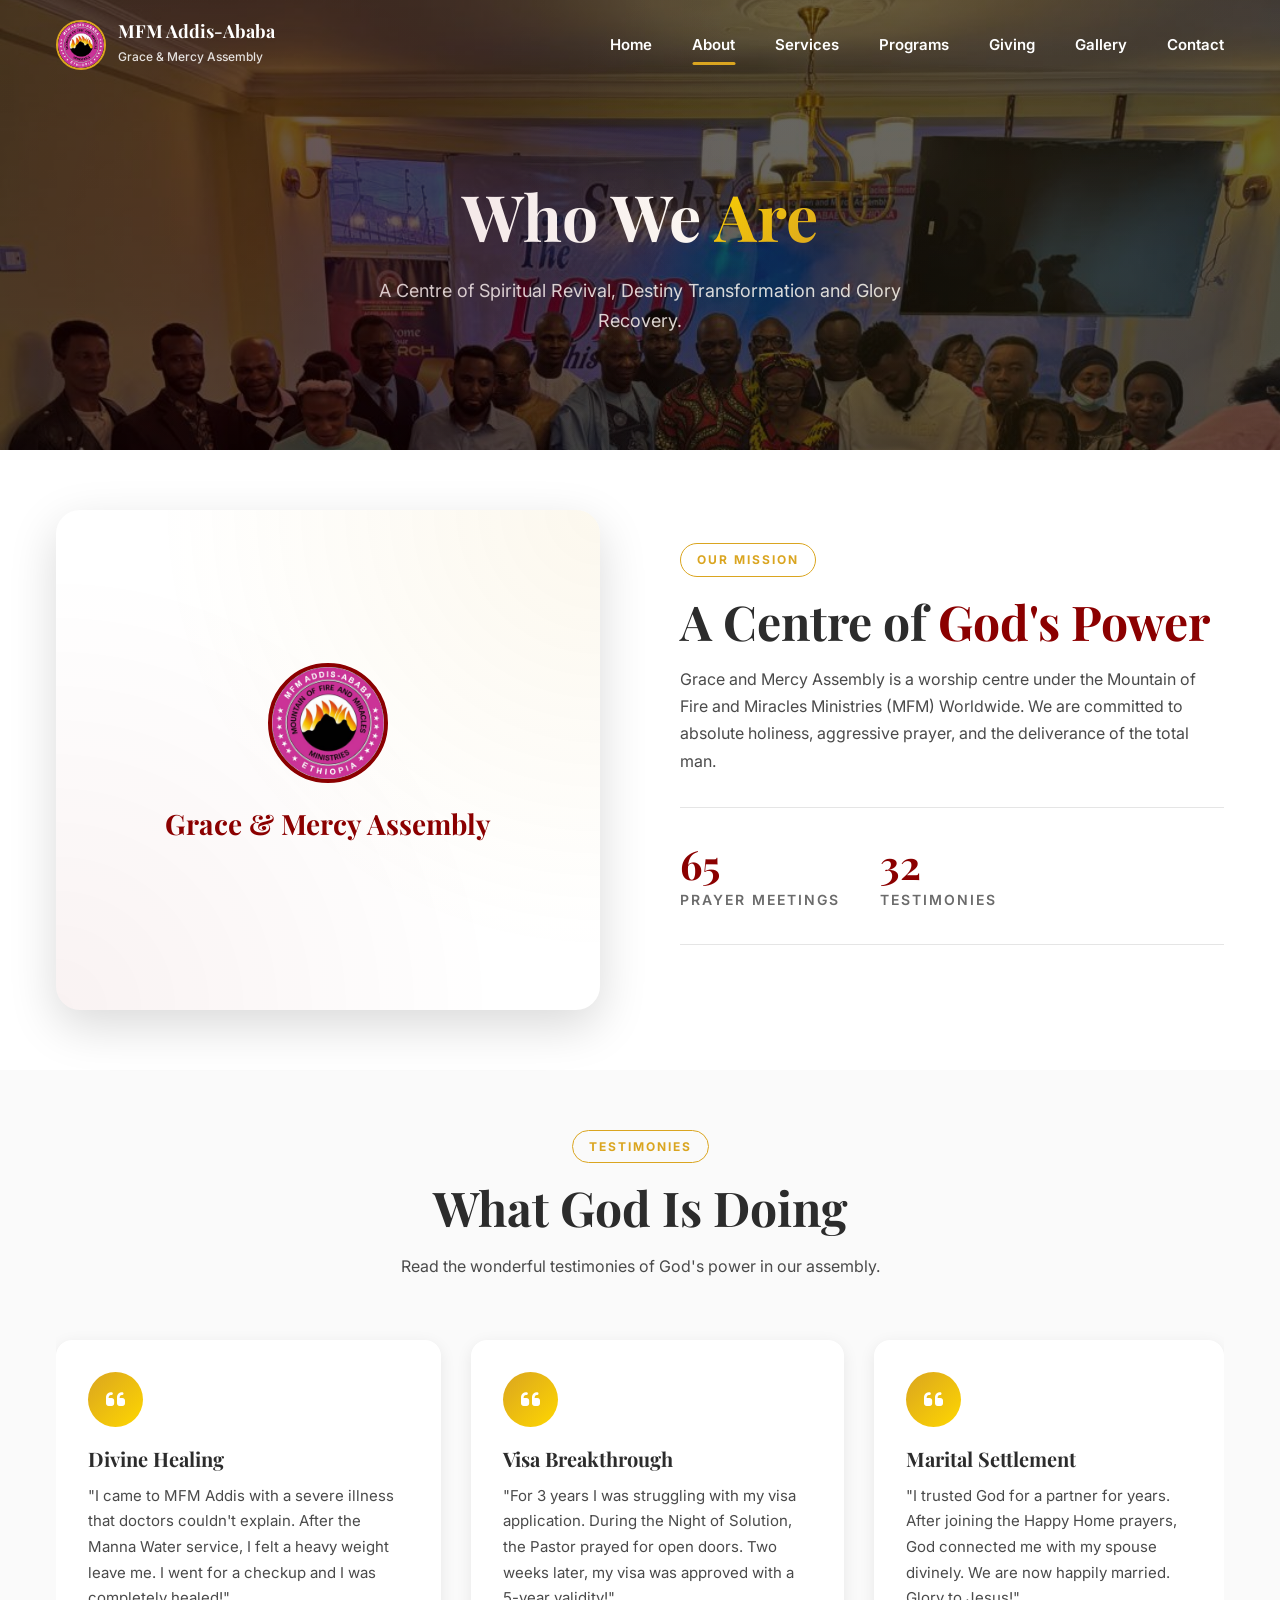
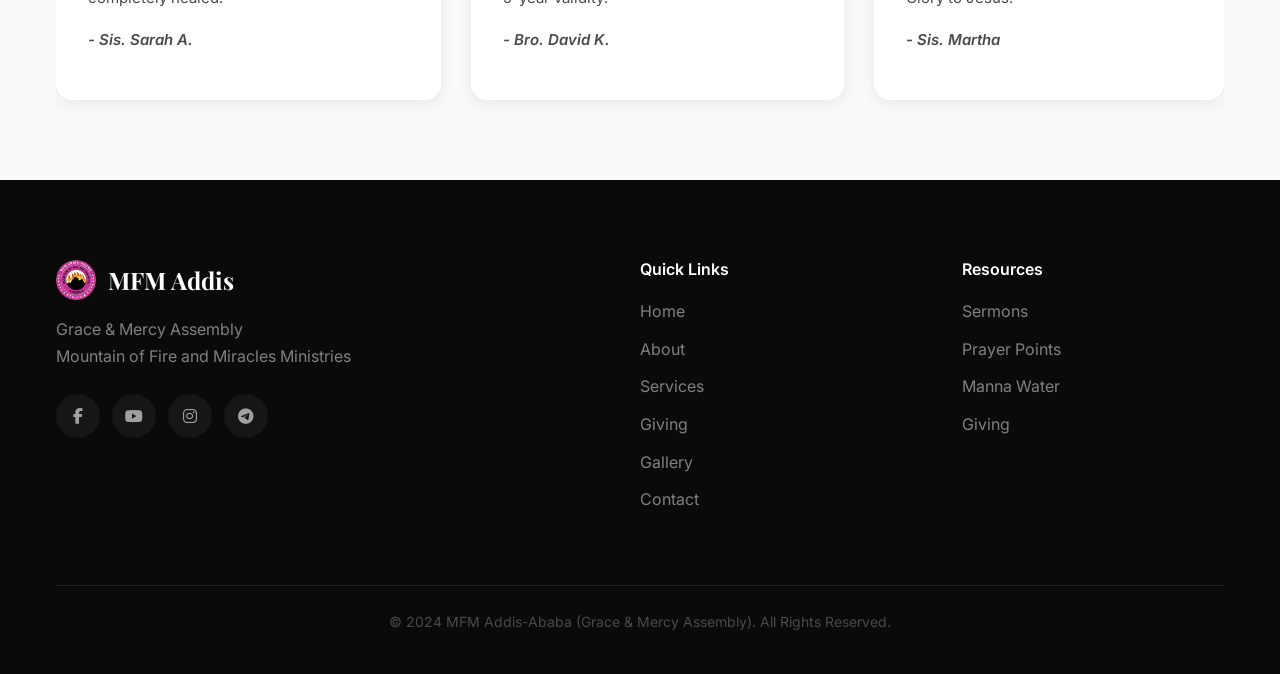
==== commit 2b91c82e: "'updated'" ====
--- a/about.html
+++ b/about.html
@@ -58,13 +58,13 @@
 
                 <nav>
                     <ul class="nav-menu">
-                        <li><a href="index.html" class="nav-link" target="_blank">Home</a></li>
-                        <li><a href="about.html" class="nav-link active" target="_blank">About</a></li>
-                        <li><a href="services.html" class="nav-link" target="_blank">Services</a></li>
-                        <li><a href="programs.html" class="nav-link" target="_blank">Programs</a></li>
-                        <li><a href="giving.html" class="nav-link" target="_blank">Giving</a></li>
-                        <li><a href="gallery.html" class="nav-link" target="_blank">Gallery</a></li>
-                        <li><a href="contact.html" class="nav-link" target="_blank">Contact</a></li>
+                        <li><a href="index.html" class="nav-link">Home</a></li>
+                        <li><a href="about.html" class="nav-link active">About</a></li>
+                        <li><a href="services.html" class="nav-link">Services</a></li>
+                        <li><a href="programs.html" class="nav-link">Programs</a></li>
+                        <li><a href="giving.html" class="nav-link">Giving</a></li>
+                        <li><a href="gallery.html" class="nav-link">Gallery</a></li>
+                        <li><a href="contact.html" class="nav-link">Contact</a></li>
                     </ul>
                 </nav>
 
--- a/style.css
+++ b/style.css
@@ -638,6 +638,35 @@
     display: none;
     /* Hide side buttons on mobile to save space */
   }
+
+  /* Optimize service card height for mobile */
+  .service-banner {
+    height: 160px;
+  }
+
+  .service-content {
+    padding: 20px;
+  }
+
+  .service-card h3 {
+    font-size: 1.25rem;
+    margin-bottom: 8px;
+  }
+
+  .service-card p {
+    font-size: 0.875rem;
+    margin-bottom: 12px;
+  }
+
+  .service-time {
+    font-size: 0.813rem;
+    margin-bottom: 12px;
+  }
+
+  .service-tag {
+    padding: 6px 16px;
+    font-size: 0.688rem;
+  }
 }
 
 .service-card {
@@ -897,7 +926,7 @@
 /* ========== TESTIMONIES ========== */
 .testimony-card {
   background: var(--bg-white);
-  padding: 40px;
+  padding: 32px;
   border-radius: var(--radius-lg);
   box-shadow: var(--shadow-md);
   position: relative;
@@ -910,33 +939,36 @@
 }
 
 .testimony-icon {
-  width: 60px;
-  height: 60px;
+  width: 55px;
+  height: 55px;
   border-radius: 50%;
   background: linear-gradient(135deg, var(--accent), var(--accent-light));
   display: flex;
   align-items: center;
   justify-content: center;
-  font-size: 1.5rem;
+  font-size: 1.35rem;
   color: var(--bg-white);
-  margin-bottom: 24px;
+  margin-bottom: 20px;
 }
 
 .testimony-card h3 {
   font-size: 1.25rem;
+  margin-bottom: 12px;
+  color: var(--text-main);
+}
+
+.testimony-card p {
+  font-size: 0.938rem;
+  line-height: 1.7;
+  color: var(--text-body);
   margin-bottom: 16px;
-}
-
-.testimony-card p {
-  font-style: italic;
-  line-height: 1.8;
-  margin-bottom: 20px;
 }
 
 .testimony-author {
   font-weight: 600;
   color: var(--primary);
-  font-style: normal;
+  font-size: 0.875rem;
+  font-style: italic;
 }
 
 /* ========== CONTACT ========== */
@@ -1007,13 +1039,14 @@
 }
 
 .contact-form-section {
-  background: linear-gradient(135deg, rgba(255, 255, 255, 0.98) 0%, rgba(255, 255, 255, 1) 100%);
-  padding: 0;
+  background: var(--bg-white);
+  padding: 40px;
   border-radius: var(--radius-xl);
   box-shadow: 0 20px 60px rgba(0, 0, 0, 0.1);
   border: 1px solid rgba(0, 0, 0, 0.05);
   overflow: hidden;
   transition: var(--transition);
+  box-sizing: border-box;
 }
 
 .contact-form-section:hover {
@@ -1022,24 +1055,14 @@
 }
 
 .form-header {
-  background: linear-gradient(135deg, var(--primary) 0%, var(--accent) 100%);
-  padding: 40px;
-  text-align: center;
-  color: #ffffff;
+  padding: 0;
+  margin-bottom: 30px;
+  text-align: left;
+  color: var(--text-main);
   position: relative;
-  overflow: hidden;
-}
-
-.form-header::before {
-  content: '';
-  position: absolute;
-  top: -50%;
-  right: -50%;
-  width: 200%;
-  height: 200%;
-  background: radial-gradient(circle, rgba(255, 255, 255, 0.1) 0%, transparent 70%);
-  animation: pulse 4s ease-in-out infinite;
-}
+}
+
+/* Removed pulse animation */
 
 @keyframes pulse {
 
@@ -1056,41 +1079,25 @@
 }
 
 .form-icon-wrapper {
-  width: 80px;
-  height: 80px;
-  background: rgba(255, 255, 255, 0.2);
-  border-radius: 50%;
-  display: flex;
-  align-items: center;
-  justify-content: center;
-  margin: 0 auto 20px;
-  font-size: 2.5rem;
-  backdrop-filter: blur(10px);
-  border: 3px solid rgba(255, 255, 255, 0.3);
-  position: relative;
-  z-index: 1;
+  display: none;
 }
 
 .form-header h3 {
-  color: #ffffff;
+  font-family: 'Inter', sans-serif;
+  color: var(--text-main);
   margin-bottom: 10px;
-  font-size: 2rem;
-  position: relative;
-  z-index: 1;
-  text-shadow: 0 2px 4px rgba(0, 0, 0, 0.2);
+  font-size: 2.25rem;
+  font-weight: 800;
 }
 
 .form-header p {
-  color: rgba(255, 255, 255, 0.95);
+  color: var(--text-body);
   margin-bottom: 0;
-  font-size: 1rem;
-  position: relative;
-  z-index: 1;
-  text-shadow: 0 1px 2px rgba(0, 0, 0, 0.15);
+  font-size: 1.1rem;
 }
 
 .premium-form {
-  padding: 40px;
+  padding: 0;
 }
 
 .form-row {
@@ -1101,7 +1108,7 @@
 }
 
 .form-group {
-  margin-bottom: 24px;
+  margin-bottom: 32px;
   position: relative;
 }
 
@@ -1113,7 +1120,6 @@
   font-weight: 600;
   color: var(--text-main);
   font-size: 0.875rem;
-  text-transform: uppercase;
   letter-spacing: 0.5px;
 }
 
@@ -1130,7 +1136,7 @@
   font-family: inherit;
   font-size: 1rem;
   transition: all 0.3s cubic-bezier(0.4, 0, 0.2, 1);
-  background: var(--bg-gray);
+  background: var(--bg-white);
   color: var(--text-main);
 }
 
@@ -1148,8 +1154,9 @@
 }
 
 .form-control::placeholder {
-  color: var(--text-light);
+  color: var(--text-body);
   font-style: italic;
+  opacity: 0.8;
 }
 
 select.form-control {
@@ -1242,7 +1249,11 @@
   }
 
   .premium-form {
-    padding: 30px 25px;
+    padding: 0;
+  }
+
+  .contact-form-section {
+    padding: 20px;
   }
 
   .form-control {
@@ -1417,6 +1428,14 @@
     grid-template-columns: 1fr;
   }
 
+  /* Make testimony cards same width as service cards on mobile */
+  .testimony-card {
+    flex: 0 0 85%;
+    width: 85%;
+    margin: 0 auto;
+    max-width: none;
+  }
+
   .about-visual {
     height: 400px;
   }
@@ -1441,9 +1460,24 @@
     justify-content: center;
   }
 
-  .contact-info,
+  /* Optimize contact section for mobile */
+  .contact-wrapper {
+    gap: 30px;
+    padding: 20px;
+  }
+
+  .contact-info {
+    padding: 30px 20px;
+  }
+
   .contact-form-section {
-    padding: 40px;
+    width: 100%;
+    margin: 0;
+  }
+
+  .map-container {
+    margin-top: 20px;
+    height: 250px;
   }
 }
 
@@ -1465,9 +1499,34 @@
     height: 100px;
   }
 
-  .service-card,
+  .service-card {
+    padding: 0;
+  }
+
   .testimony-card {
-    padding: 28px;
+    padding: 20px;
+  }
+
+  .testimony-icon {
+    width: 45px;
+    height: 45px;
+    font-size: 1.1rem;
+    margin-bottom: 12px;
+  }
+
+  .testimony-card h3 {
+    font-size: 1rem;
+    margin-bottom: 8px;
+  }
+
+  .testimony-card p {
+    font-size: 0.813rem;
+    line-height: 1.5;
+    margin-bottom: 12px;
+  }
+
+  .testimony-author {
+    font-size: 0.75rem;
   }
 }
 
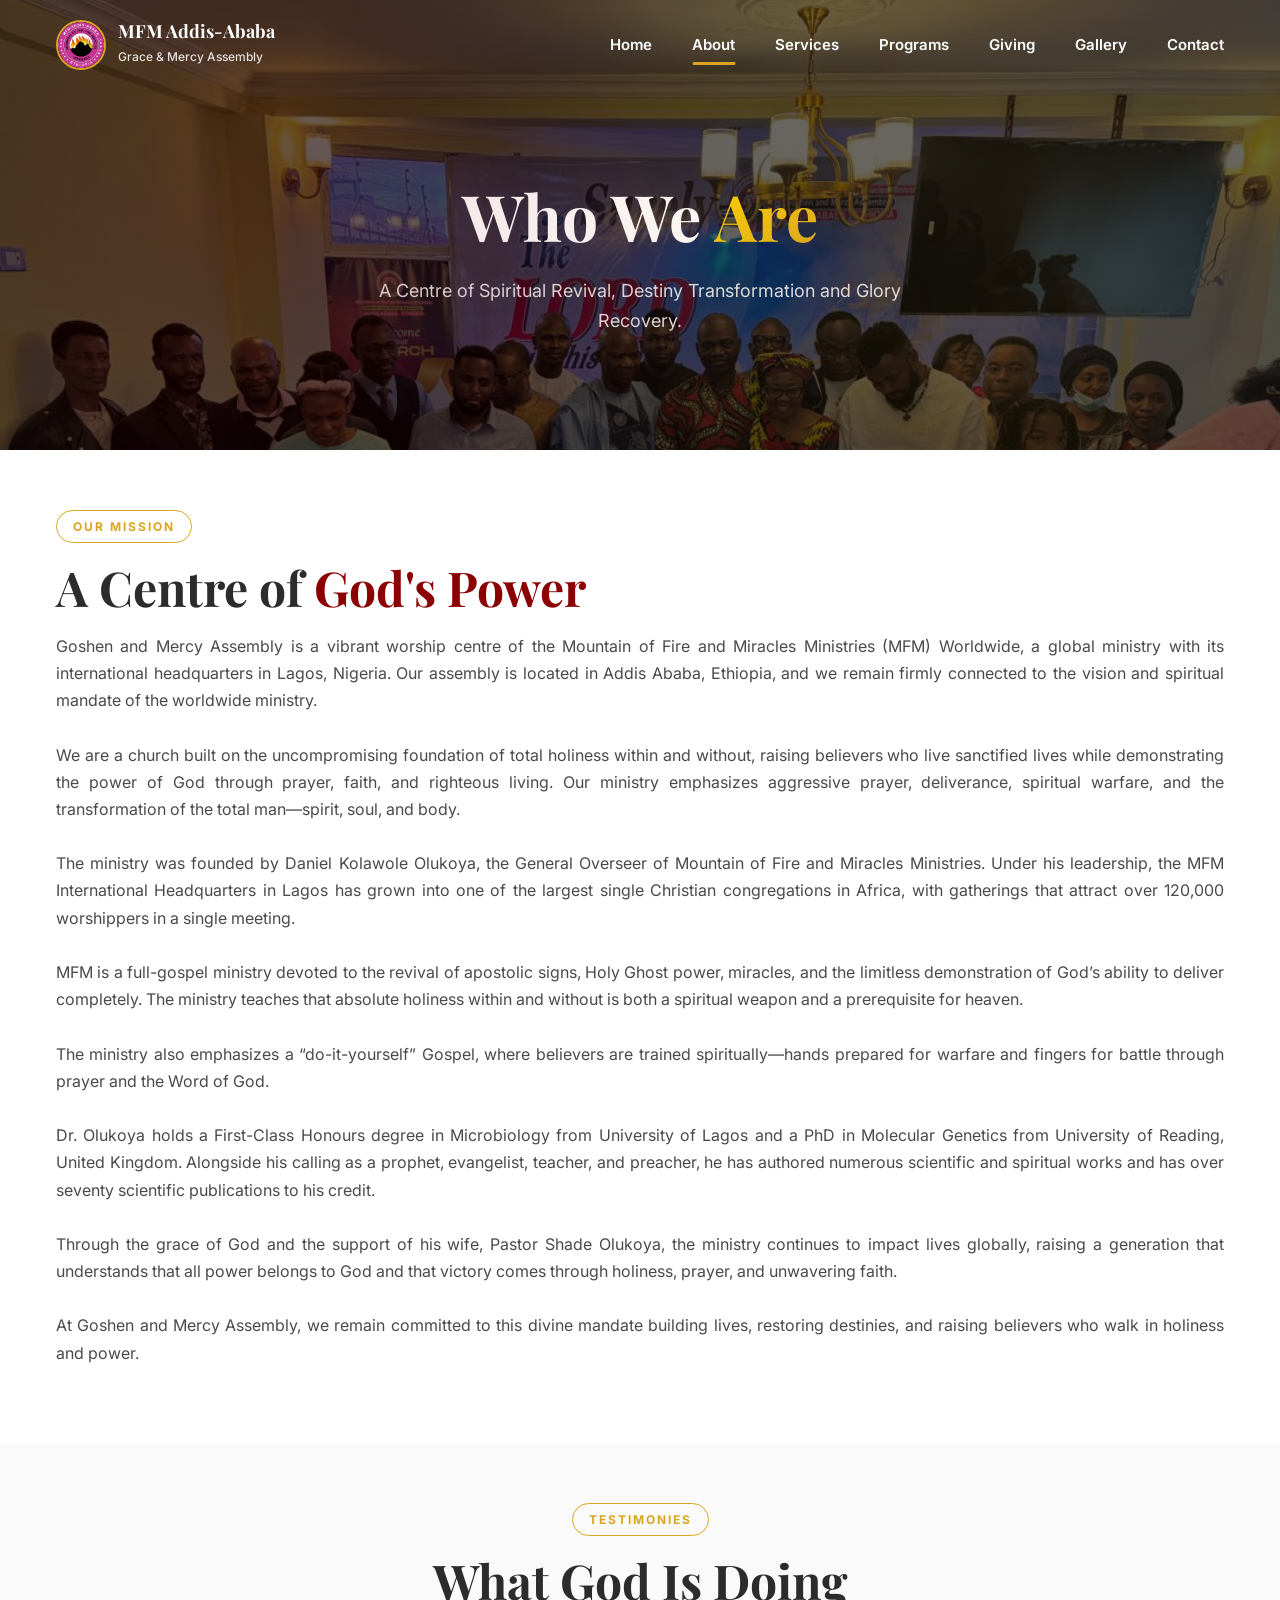
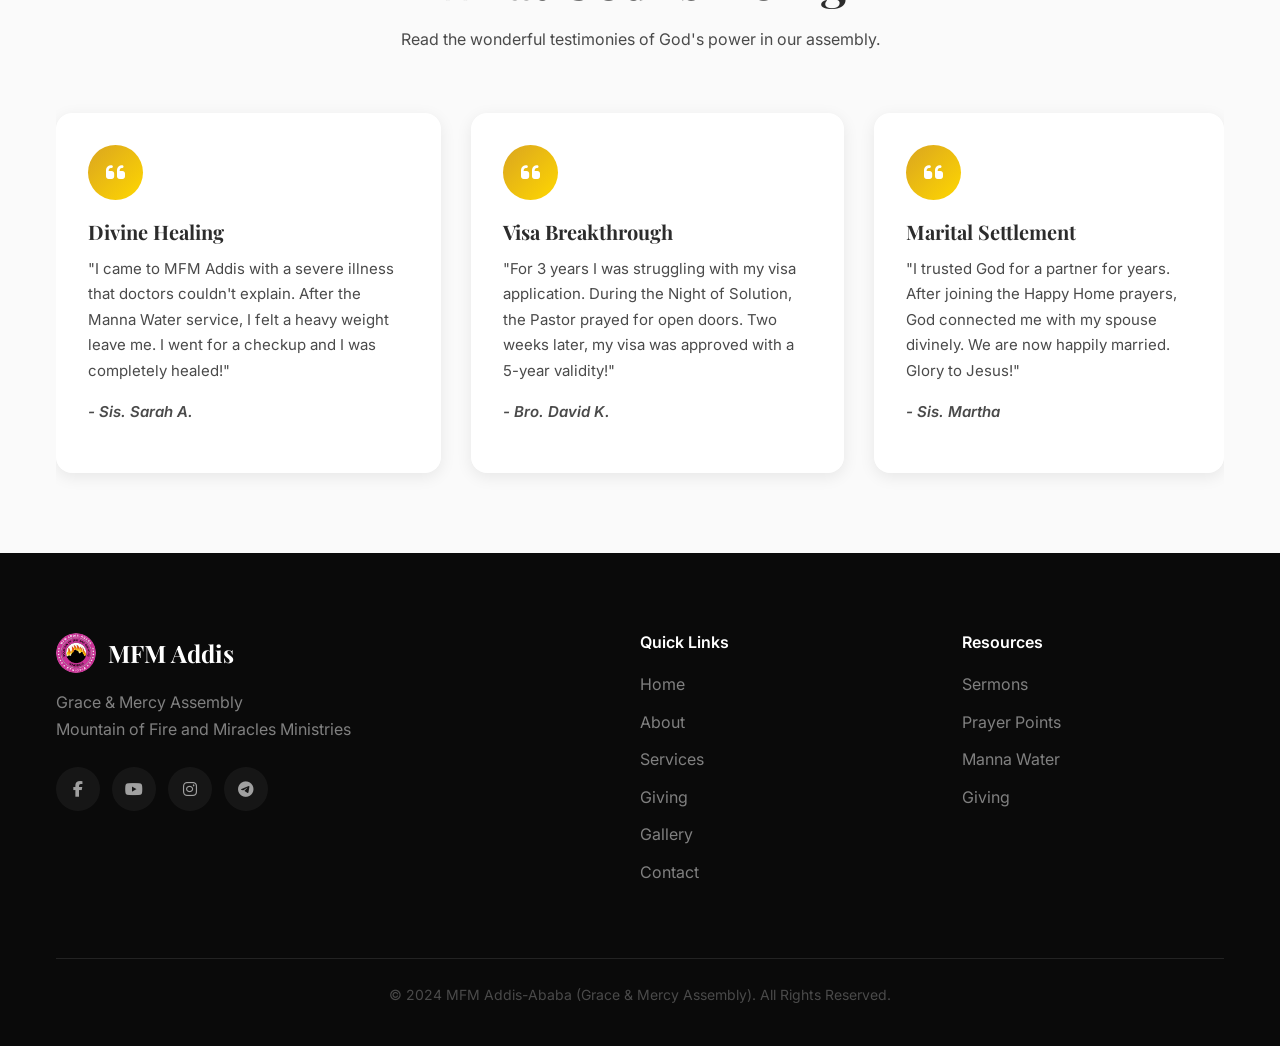
==== commit 00ece6f3: "'update'" ====
--- a/about.html
+++ b/about.html
@@ -88,33 +88,27 @@
     <!-- About Section -->
     <section class="section" id="about">
         <div class="container">
-            <div class="about-grid">
-                <div class="about-visual" data-aos="fade-right">
-                    <div class="about-card">
-                        <img src="assets/images/logo.jpeg" alt="MFM Ministry Logo" class="about-icon">
-                        <h3>Grace & Mercy Assembly</h3>
-                    </div>
-                </div>
-
-                <div class="about-content" data-aos="fade-left">
+            <div class="about-grid" style="grid-template-columns: 1fr;">
+                <div class="about-content" data-aos="fade-left" id="who-we-are">
                     <span class="section-label">Our Mission</span>
                     <h2 class="section-title">A Centre of <span class="text-accent">God's Power</span></h2>
-                    <p>
-                        Grace and Mercy Assembly is a worship centre under the Mountain of Fire and Miracles Ministries
-                        (MFM) Worldwide. We are committed to absolute holiness, aggressive prayer, and the deliverance
-                        of the total man.
+                    <p style="text-align: justify;">
+                        Goshen and Mercy Assembly is a vibrant worship centre of the Mountain of Fire and Miracles Ministries (MFM) Worldwide, a global ministry with its international headquarters in Lagos, Nigeria. Our assembly is located in Addis Ababa, Ethiopia, and we remain firmly connected to the vision and spiritual mandate of the worldwide ministry.
+                        <br><br>
+                        We are a church built on the uncompromising foundation of total holiness within and without, raising believers who live sanctified lives while demonstrating the power of God through prayer, faith, and righteous living. Our ministry emphasizes aggressive prayer, deliverance, spiritual warfare, and the transformation of the total man—spirit, soul, and body.
+                        <br><br>
+                        The ministry was founded by Daniel Kolawole Olukoya, the General Overseer of Mountain of Fire and Miracles Ministries. Under his leadership, the MFM International Headquarters in Lagos has grown into one of the largest single Christian congregations in Africa, with gatherings that attract over 120,000 worshippers in a single meeting.
+                        <br><br>
+                        MFM is a full-gospel ministry devoted to the revival of apostolic signs, Holy Ghost power, miracles, and the limitless demonstration of God’s ability to deliver completely. The ministry teaches that absolute holiness within and without is both a spiritual weapon and a prerequisite for heaven.
+                        <br><br>
+                        The ministry also emphasizes a “do-it-yourself” Gospel, where believers are trained spiritually—hands prepared for warfare and fingers for battle through prayer and the Word of God.
+                        <br><br>
+                        Dr. Olukoya holds a First-Class Honours degree in Microbiology from University of Lagos and a PhD in Molecular Genetics from University of Reading, United Kingdom. Alongside his calling as a prophet, evangelist, teacher, and preacher, he has authored numerous scientific and spiritual works and has over seventy scientific publications to his credit.
+                        <br><br>
+                        Through the grace of God and the support of his wife, Pastor Shade Olukoya, the ministry continues to impact lives globally, raising a generation that understands that all power belongs to God and that victory comes through holiness, prayer, and unwavering faith.
+                        <br><br>
+                        At Goshen and Mercy Assembly, we remain committed to this divine mandate building lives, restoring destinies, and raising believers who walk in holiness and power.
                     </p>
-
-                    <div class="stats">
-                        <div class="stat">
-                            <h4 class="stat-count" data-target="100">0</h4>
-                            <p>Prayer Meetings</p>
-                        </div>
-                        <div class="stat">
-                            <h4 class="stat-count" data-target="50">0</h4>
-                            <p>Testimonies</p>
-                        </div>
-                    </div>
                 </div>
             </div>
         </div>
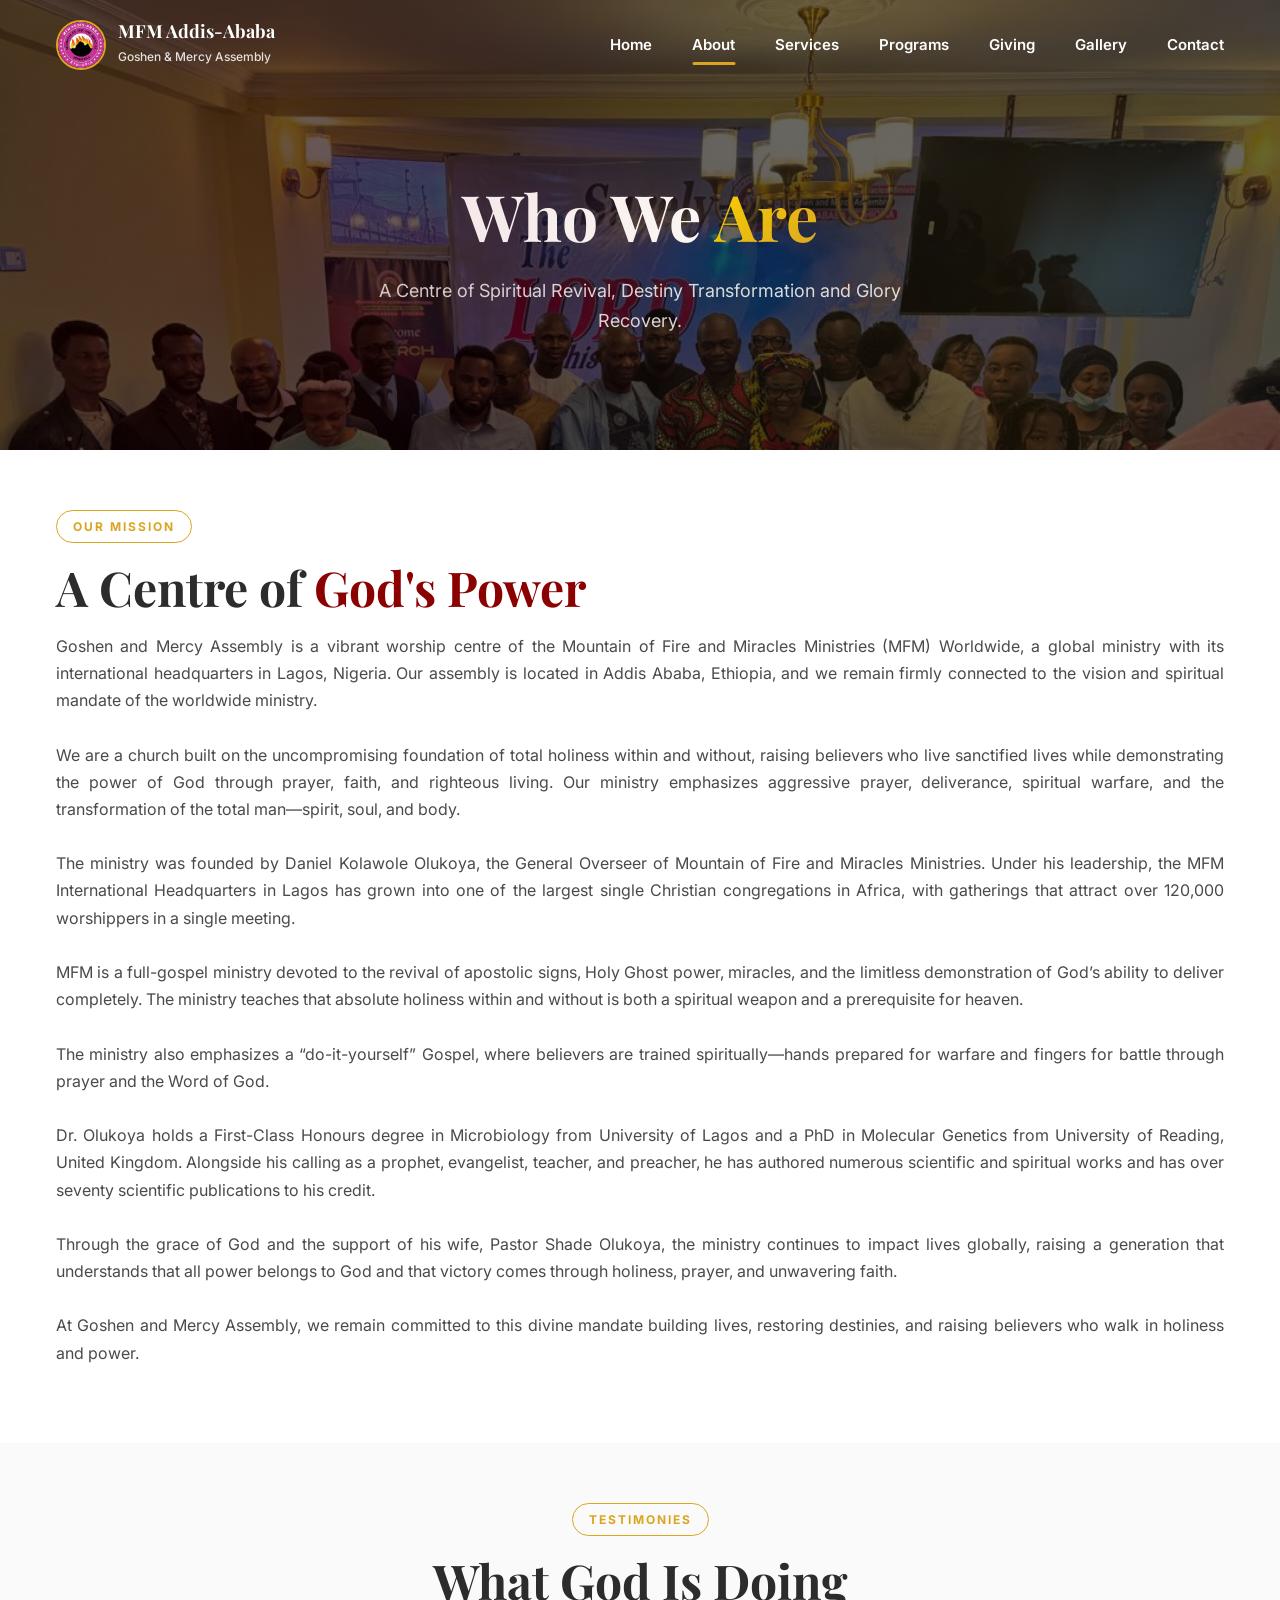
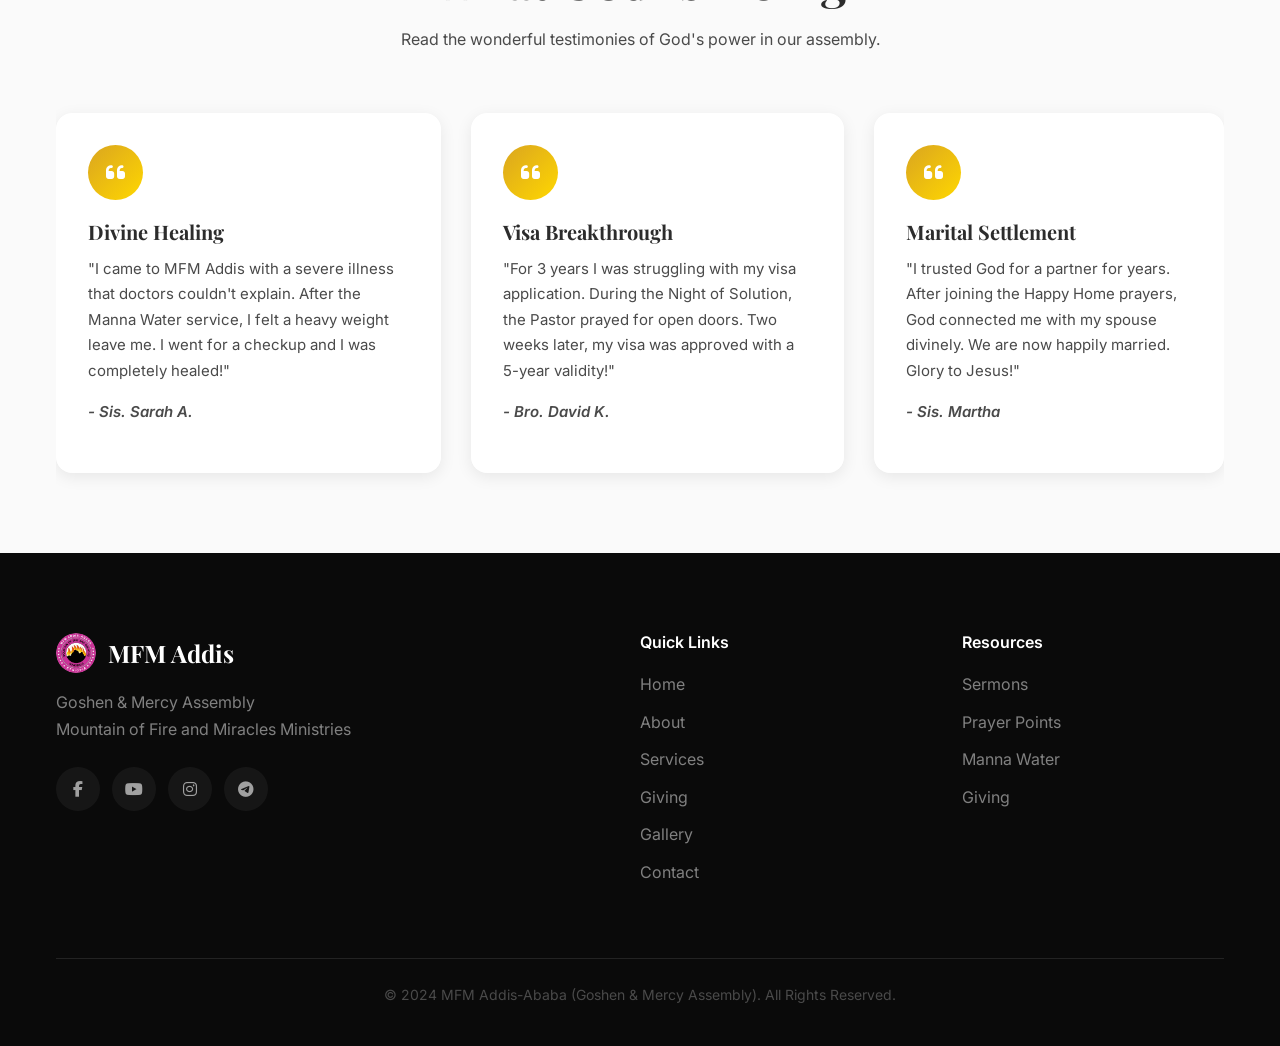
==== commit 5c5fea91: "'update'" ====
--- a/about.html
+++ b/about.html
@@ -5,7 +5,7 @@
     <meta charset="UTF-8">
     <meta name="viewport" content="width=device-width, initial-scale=1.0">
     <title>About Us | MFM Addis-Ababa</title>
-    <meta name="description" content="Learn about MFM Addis-Ababa, Grace & Mercy Assembly.">
+    <meta name="description" content="Learn about MFM Addis-Ababa, Goshen & Mercy Assembly.">
 
     <!-- Favicon -->
     <link rel="icon" type="image/x-icon" href="assets/icons/logo.ico">
@@ -52,7 +52,7 @@
                     <img src="assets/images/logo.jpeg" alt="MFM Addis-Ababa Logo" class="logo-img">
                     <div class="logo-text">
                         <h4>MFM Addis-Ababa</h4>
-                        <small>Grace & Mercy Assembly</small>
+                        <small>Goshen & Mercy Assembly</small>
                     </div>
                 </a>
 
@@ -163,7 +163,7 @@
             <div class="footer-grid">
                 <div class="footer-brand">
                     <h4><img src="assets/images/logo.jpeg" alt="MFM Logo"> MFM Addis</h4>
-                    <p>Grace & Mercy Assembly<br>Mountain of Fire and Miracles Ministries</p>
+                    <p>Goshen & Mercy Assembly<br>Mountain of Fire and Miracles Ministries</p>
                     <div class="social-links">
                         <a href="#"><i class="fab fa-facebook-f"></i></a>
                         <a href="#"><i class="fab fa-youtube"></i></a>
@@ -195,7 +195,7 @@
                 </div>
             </div>
             <div class="footer-bottom">
-                <p>&copy; 2024 MFM Addis-Ababa (Grace & Mercy Assembly). All Rights Reserved.</p>
+                <p>&copy; 2024 MFM Addis-Ababa (Goshen & Mercy Assembly). All Rights Reserved.</p>
             </div>
         </div>
     </footer>
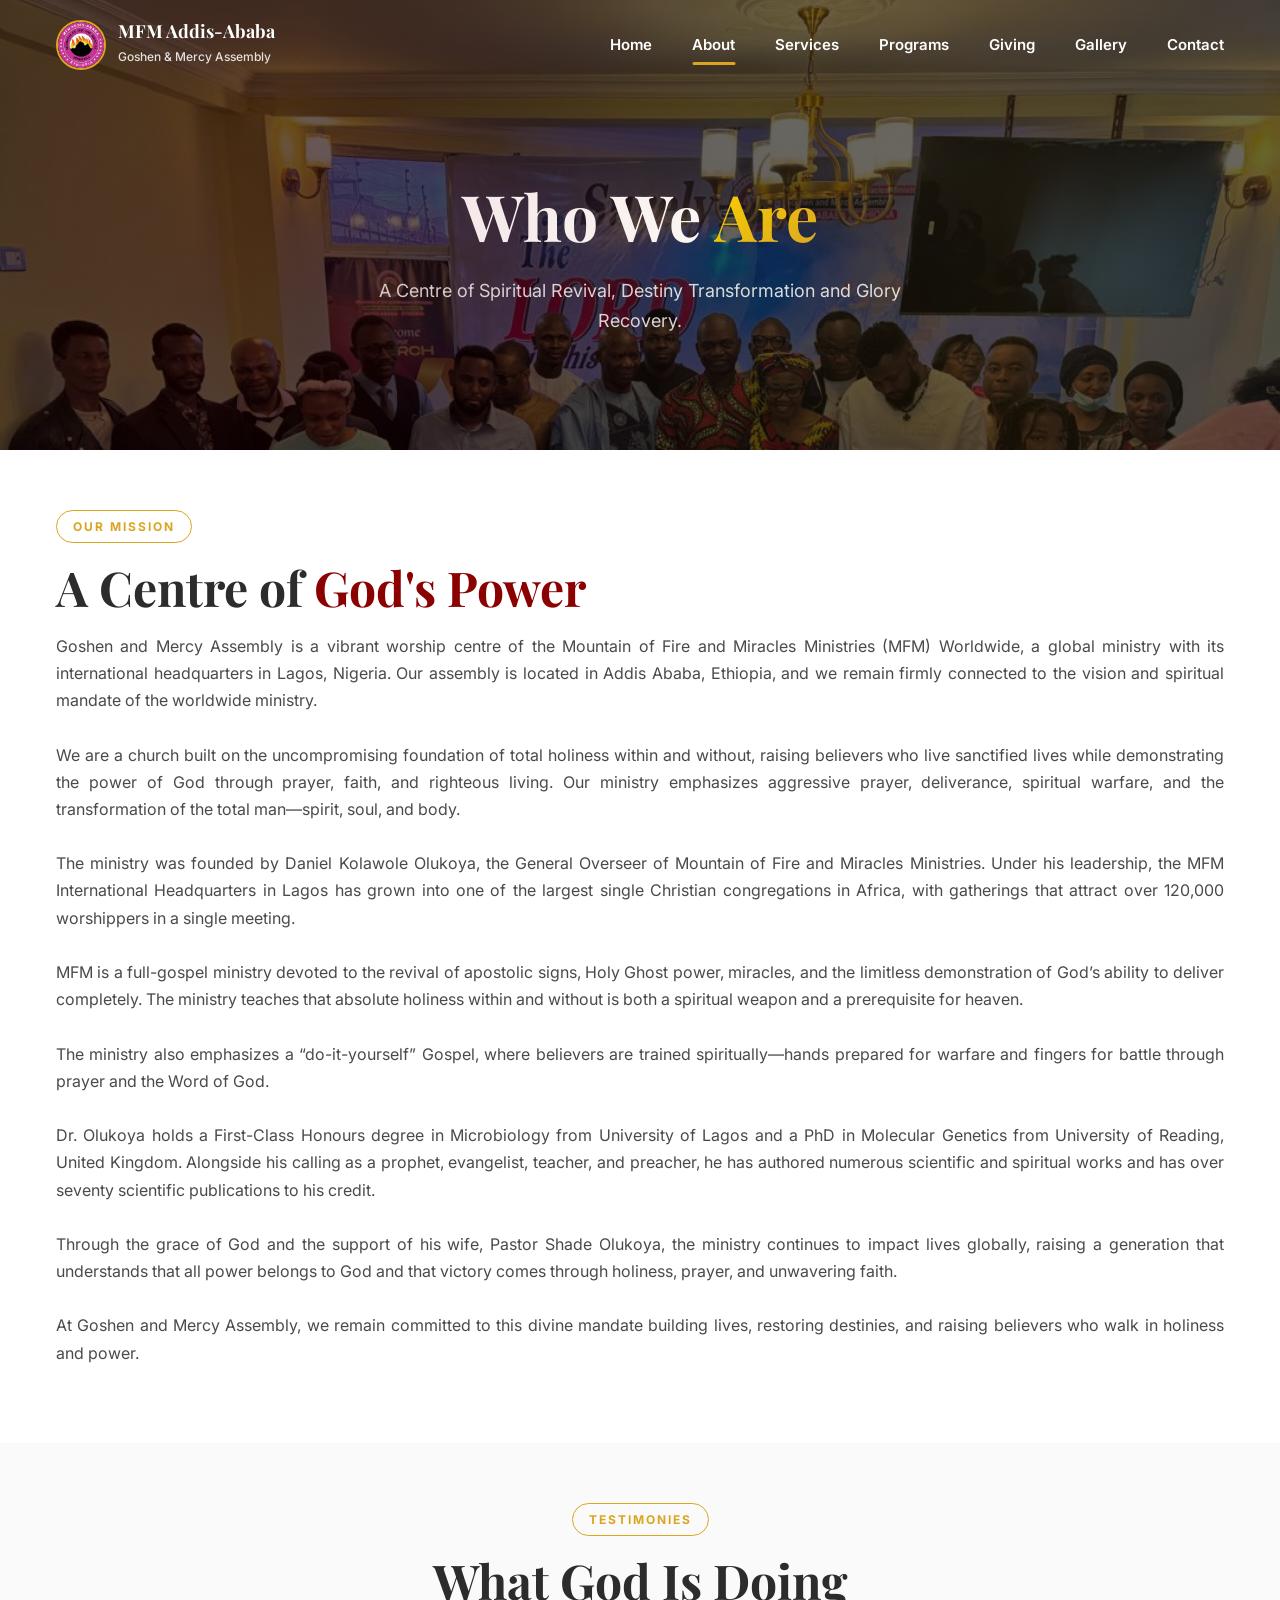
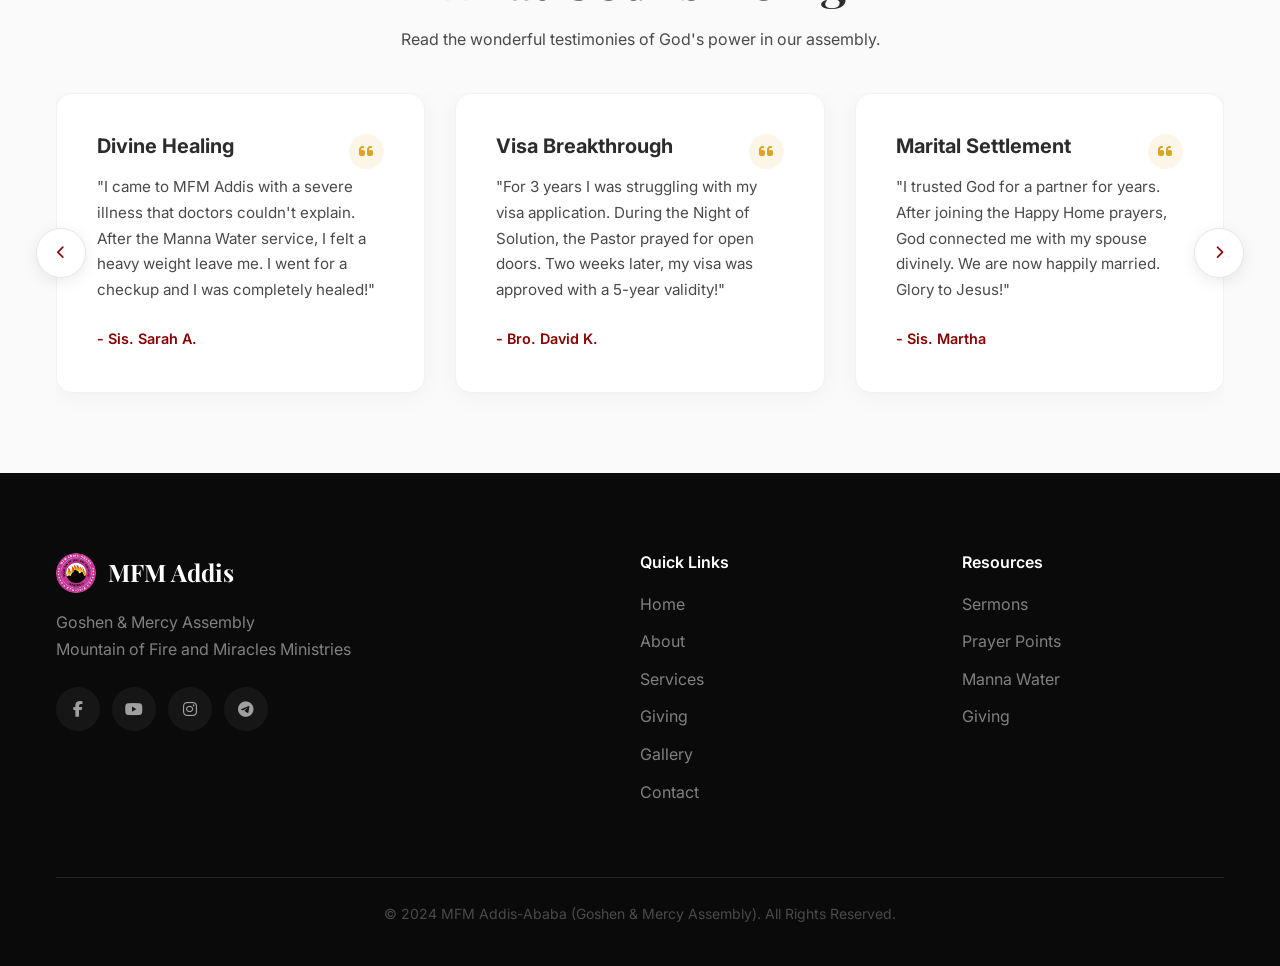
==== commit 99239e6f: "'update'" ====
--- a/about.html
+++ b/about.html
@@ -123,7 +123,11 @@
                 <p>Read the wonderful testimonies of God's power in our assembly.</p>
             </div>
 
-            <div class="services-grid">
+            <div class="testimonies-slider-wrapper">
+                <button class="slider-btn prev" aria-label="Previous Testimony" data-slider="testimoniesGridAbout">
+                    <i class="fas fa-chevron-left"></i>
+                </button>
+                <div class="testimonies-grid" id="testimoniesGridAbout">
                 <div class="testimony-card" data-aos="fade-up" data-aos-delay="100">
                     <div class="testimony-icon">
                         <i class="fas fa-quote-left"></i>
@@ -153,6 +157,10 @@
                         with my spouse divinely. We are now happily married. Glory to Jesus!"</p>
                     <p class="testimony-author">- Sis. Martha</p>
                 </div>
+                </div>
+                <button class="slider-btn next" aria-label="Next Testimony" data-slider="testimoniesGridAbout">
+                    <i class="fas fa-chevron-right"></i>
+                </button>
             </div>
         </div>
     </section>
--- a/style.css
+++ b/style.css
@@ -924,51 +924,115 @@
 }
 
 /* ========== TESTIMONIES ========== */
+.testimonies-slider-wrapper {
+  position: relative;
+  width: 100%;
+}
+
+.testimonies-slider-wrapper .slider-btn {
+  position: absolute;
+  top: 50%;
+  transform: translateY(-50%);
+  z-index: 10;
+}
+
+.testimonies-slider-wrapper .slider-btn.prev {
+  left: -20px;
+}
+
+.testimonies-slider-wrapper .slider-btn.next {
+  right: -20px;
+}
+
+.testimonies-grid {
+  display: flex;
+  gap: 30px;
+  overflow-x: auto;
+  scroll-behavior: smooth;
+  scroll-snap-type: x mandatory;
+  padding-bottom: 20px; /* Space for shadows */
+  scrollbar-width: none; /* Firefox */
+}
+
+.testimonies-grid::-webkit-scrollbar {
+  display: none; /* Safari and Chrome */
+}
+
+.testimonies-grid .testimony-card {
+  flex: 0 0 calc((100% - 60px) / 3); /* 3 cards */
+  scroll-snap-align: start;
+  height: auto;
+}
+
+@media (max-width: 1024px) {
+  .testimonies-grid .testimony-card {
+    flex: 0 0 calc((100% - 30px) / 2); /* 2 cards */
+  }
+}
+
+@media (max-width: 768px) {
+  .testimonies-grid .testimony-card {
+    flex: 0 0 calc(100% - 10px); /* 1 card on mobile */
+  }
+}
+
 .testimony-card {
   background: var(--bg-white);
-  padding: 32px;
+  padding: 40px;
   border-radius: var(--radius-lg);
-  box-shadow: var(--shadow-md);
+  box-shadow: 0 4px 24px rgba(0, 0, 0, 0.04);
+  border: 1px solid rgba(0, 0, 0, 0.05);
   position: relative;
   transition: var(--transition);
+  display: flex;
+  flex-direction: column;
 }
 
 .testimony-card:hover {
-  transform: translateY(-8px);
-  box-shadow: var(--shadow-lg);
+  transform: translateY(-5px);
+  box-shadow: 0 12px 32px rgba(0, 0, 0, 0.08);
 }
 
 .testimony-icon {
-  width: 55px;
-  height: 55px;
+  position: absolute;
+  top: 40px;
+  right: 40px;
+  width: 35px;
+  height: 35px;
   border-radius: 50%;
-  background: linear-gradient(135deg, var(--accent), var(--accent-light));
+  background: rgba(218, 165, 32, 0.1);
+  color: var(--accent);
   display: flex;
   align-items: center;
   justify-content: center;
-  font-size: 1.35rem;
-  color: var(--bg-white);
-  margin-bottom: 20px;
+  font-size: 1rem;
 }
 
 .testimony-card h3 {
+  font-family: 'Inter', sans-serif;
   font-size: 1.25rem;
-  margin-bottom: 12px;
+  font-weight: 700;
+  margin-bottom: 16px;
   color: var(--text-main);
+  padding-right: 40px;
 }
 
 .testimony-card p {
-  font-size: 0.938rem;
+  font-family: 'Inter', sans-serif;
+  font-size: 0.95rem;
   line-height: 1.7;
   color: var(--text-body);
-  margin-bottom: 16px;
-}
-
-.testimony-author {
+  margin-bottom: 24px;
+  flex-grow: 1;
+}
+
+.testimony-card .testimony-author {
+  font-family: 'Inter', sans-serif;
   font-weight: 600;
   color: var(--primary);
-  font-size: 0.875rem;
-  font-style: italic;
+  font-size: 0.9rem;
+  font-style: normal;
+  margin-bottom: 0;
 }
 
 /* ========== CONTACT ========== */
@@ -1428,12 +1492,19 @@
     grid-template-columns: 1fr;
   }
 
-  /* Make testimony cards same width as service cards on mobile */
-  .testimony-card {
-    flex: 0 0 85%;
-    width: 85%;
-    margin: 0 auto;
-    max-width: none;
+  /* Testimonies slider adjustments on mobile menu view */
+  .testimonies-slider-wrapper .slider-btn {
+    width: 35px;
+    height: 35px;
+    font-size: 0.9rem;
+  }
+
+  .testimonies-slider-wrapper .slider-btn.prev {
+    left: -10px;
+  }
+
+  .testimonies-slider-wrapper .slider-btn.next {
+    right: -10px;
   }
 
   .about-visual {
@@ -1504,7 +1575,7 @@
   }
 
   .testimony-card {
-    padding: 20px;
+    padding: 30px 20px; /* Increased internal padding for breathing room */
   }
 
   .testimony-icon {
